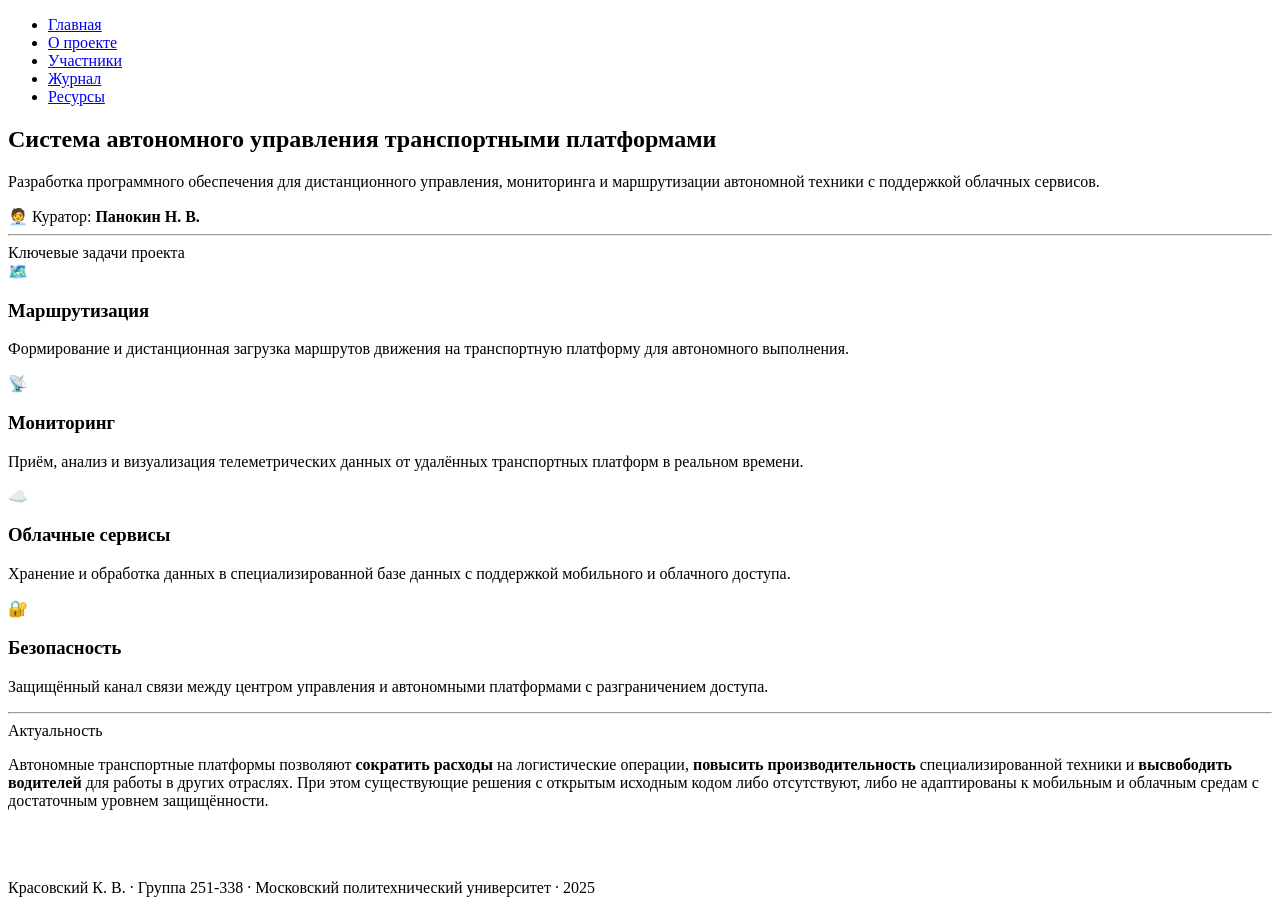
==== site/index.html @ ef6ec6aa "Создание начальной старницы и структуры сайта" ====
<!DOCTYPE html>
<html lang="ru">
<head>
  <meta charset="UTF-8">
  <meta name="viewport" content="width=device-width, initial-scale=1.0">
  <title>Автономные транспортные платформы — Проектная практика</title>
  <link rel="stylesheet" href="css/style.css">
</head>
<body>

<nav>
  <ul class="nav-links">
    <li><a href="index.html" class="active">Главная</a></li>
    <li><a href="about.html">О проекте</a></li>
    <li><a href="team.html">Участники</a></li>
    <li><a href="journal.html">Журнал</a></li>
    <li><a href="resources.html">Ресурсы</a></li>
  </ul>
</nav>

<section class="hero">
  <h1>Система автономного управления транспортными платформами</h1>
  <p>
    Разработка программного обеспечения для дистанционного управления, мониторинга
    и маршрутизации автономной техники с поддержкой облачных сервисов.
  </p>
  <div class="hero-meta">
    <div class="meta-tag">🧑‍💼 Куратор: <strong>Панокин Н. В.</strong></div>
  </div>
</section>

<hr class="divider">

<section class="section">
  <div class="section-title">Ключевые задачи проекта</div>
  <div class="cards">
    <div class="card">
      <div class="card-icon">🗺️</div>
      <h3>Маршрутизация</h3>
      <p>Формирование и дистанционная загрузка маршрутов движения на транспортную платформу для автономного выполнения.</p>
    </div>
    <div class="card">
      <div class="card-icon">📡</div>
      <h3>Мониторинг</h3>
      <p>Приём, анализ и визуализация телеметрических данных от удалённых транспортных платформ в реальном времени.</p>
    </div>
    <div class="card">
      <div class="card-icon">☁️</div>
      <h3>Облачные сервисы</h3>
      <p>Хранение и обработка данных в специализированной базе данных с поддержкой мобильного и облачного доступа.</p>
    </div>
    <div class="card">
      <div class="card-icon">🔐</div>
      <h3>Безопасность</h3>
      <p>Защищённый канал связи между центром управления и автономными платформами с разграничением доступа.</p>
    </div>
  </div>
</section>

<hr class="divider">

<section class="section">
  <div class="section-title">Актуальность</div>
  <div class="about-block">
    <p>
      Автономные транспортные платформы позволяют <strong>сократить расходы</strong> на логистические операции,
      <strong>повысить производительность</strong> специализированной техники и <strong>высвободить водителей</strong>
      для работы в других отраслях. При этом существующие решения с открытым исходным кодом либо отсутствуют,
      либо не адаптированы к мобильным и облачным средам с достаточным уровнем защищённости.
    </p>
  </div>
  <div style="text-align:center; margin-top: 28px;">
    <a href="journal.html" style="display:inline-block; background: var(--accent); color: #fff; text-decoration:none;
      padding: 12px 28px; border-radius: 8px; font-weight: 600; font-size: 15px;">
      Читать журнал прогресса →
    </a>
  </div>
</section>

<footer>
  Красовский К. В. · Группа 251-338 · Московский политехнический университет · 2025
</footer>

</body>
</html>
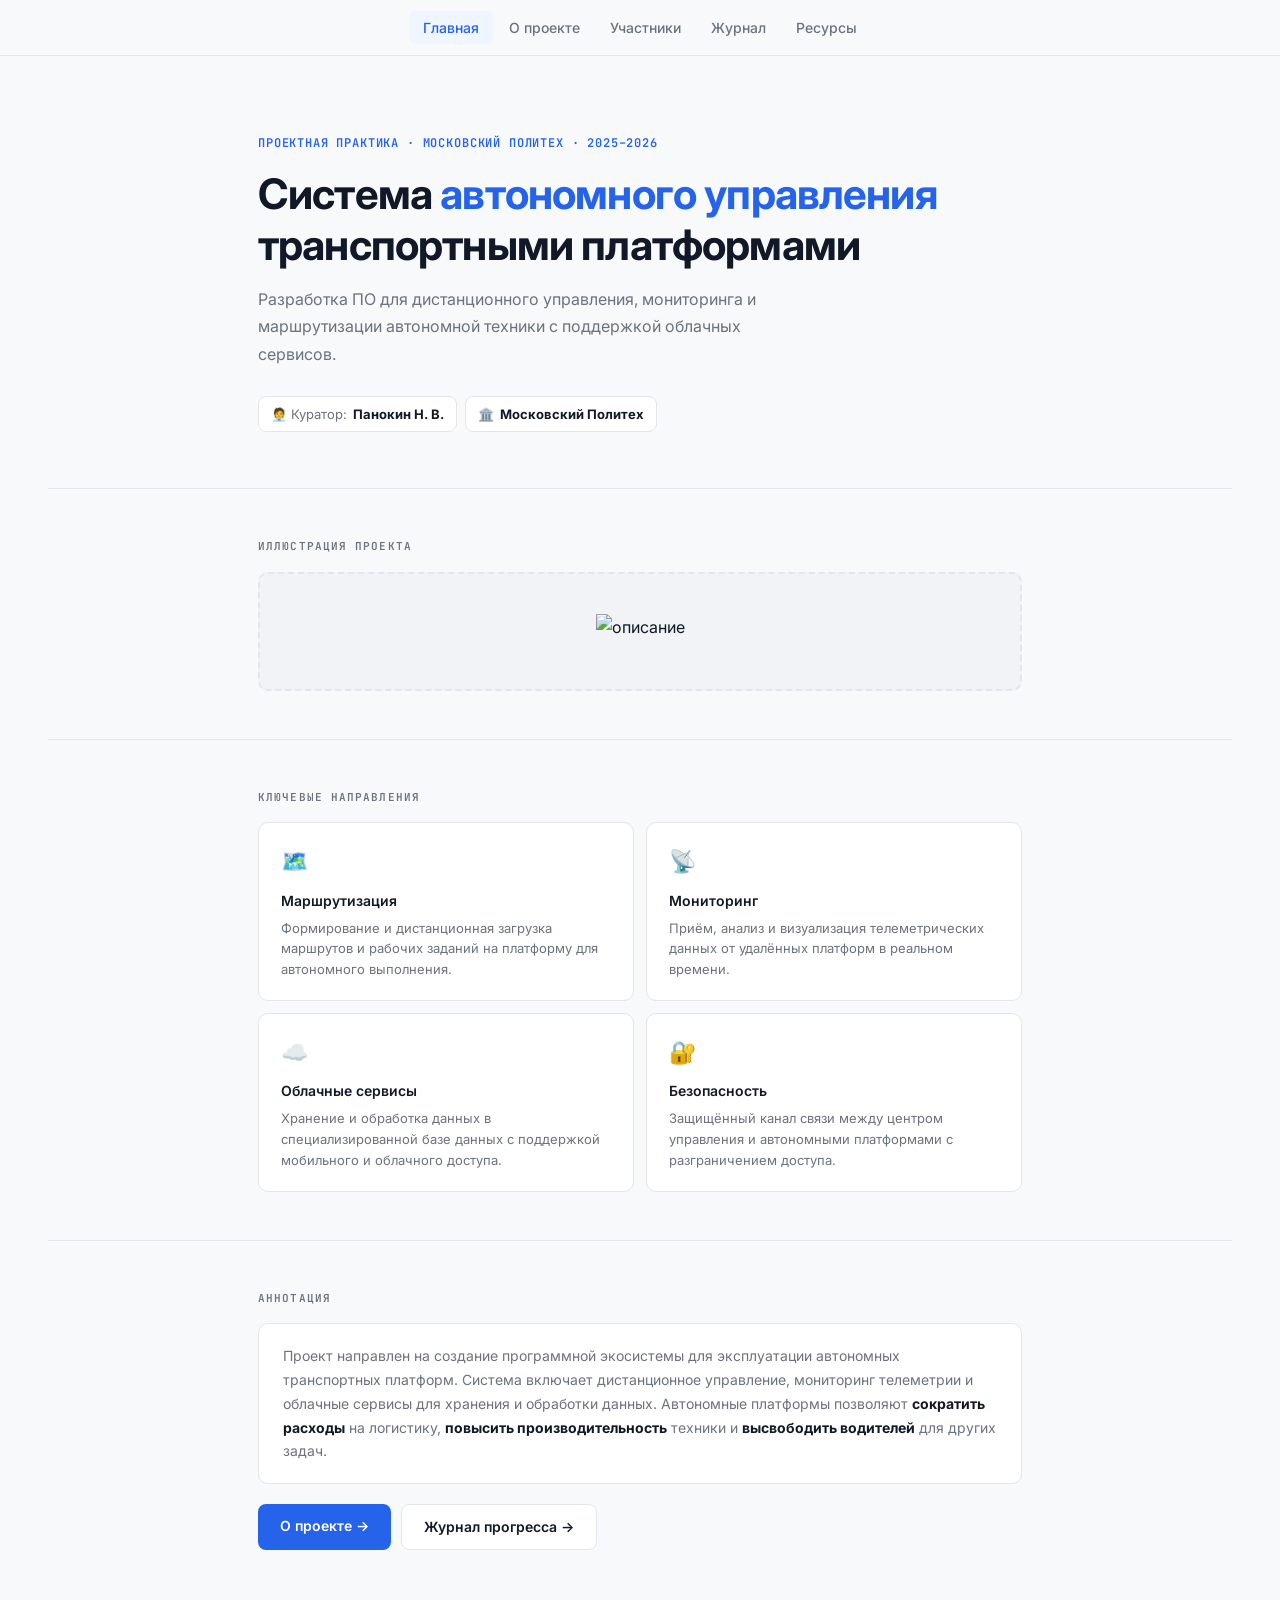
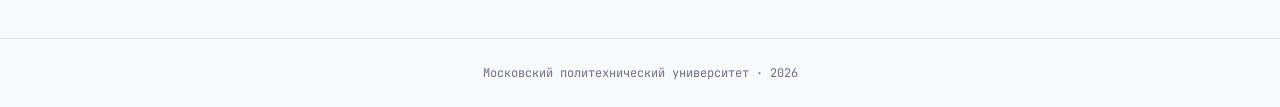
==== commit 0225f1fb: "Создание структуры отдельных страниц и главной. Измененение CSS" ====
--- a/site/index.html
+++ b/site/index.html
@@ -3,7 +3,7 @@
 <head>
   <meta charset="UTF-8">
   <meta name="viewport" content="width=device-width, initial-scale=1.0">
-  <title>Автономные транспортные платформы — Проектная практика</title>
+  <title>Проектная практика</title>
   <link rel="stylesheet" href="css/style.css">
 </head>
 <body>
@@ -19,30 +19,40 @@
 </nav>
 
 <section class="hero">
-  <h1>Система автономного управления транспортными платформами</h1>
-  <p>
-    Разработка программного обеспечения для дистанционного управления, мониторинга
-    и маршрутизации автономной техники с поддержкой облачных сервисов.
-  </p>
+  <div class="hero-badge">Проектная практика · Московский Политех · 2025–2026</div>
+  <h1>Система <span>автономного управления</span> транспортными платформами</h1>
+  <p>Разработка ПО для дистанционного управления, мониторинга и маршрутизации автономной техники с поддержкой облачных сервисов.</p>
   <div class="hero-meta">
     <div class="meta-tag">🧑‍💼 Куратор: <strong>Панокин Н. В.</strong></div>
+    <div class="meta-tag">🏛️ <strong>Московский Политех</strong></div>
   </div>
 </section>
 
 <hr class="divider">
 
 <section class="section">
-  <div class="section-title">Ключевые задачи проекта</div>
+  <div class="section-title">Иллюстрация проекта</div>
+  <div class="photo-placeholder">
+    <div class="photo-placeholder-inner">
+      <img src="images/фото.jpg" alt="описание"></p>
+    </div>
+  </div>
+</section>
+
+<hr class="divider">
+
+<section class="section">
+  <div class="section-title">Ключевые направления</div>
   <div class="cards">
     <div class="card">
       <div class="card-icon">🗺️</div>
       <h3>Маршрутизация</h3>
-      <p>Формирование и дистанционная загрузка маршрутов движения на транспортную платформу для автономного выполнения.</p>
+      <p>Формирование и дистанционная загрузка маршрутов и рабочих заданий на платформу для автономного выполнения.</p>
     </div>
     <div class="card">
       <div class="card-icon">📡</div>
       <h3>Мониторинг</h3>
-      <p>Приём, анализ и визуализация телеметрических данных от удалённых транспортных платформ в реальном времени.</p>
+      <p>Приём, анализ и визуализация телеметрических данных от удалённых платформ в реальном времени.</p>
     </div>
     <div class="card">
       <div class="card-icon">☁️</div>
@@ -60,26 +70,21 @@
 <hr class="divider">
 
 <section class="section">
-  <div class="section-title">Актуальность</div>
+  <div class="section-title">Аннотация</div>
   <div class="about-block">
-    <p>
-      Автономные транспортные платформы позволяют <strong>сократить расходы</strong> на логистические операции,
-      <strong>повысить производительность</strong> специализированной техники и <strong>высвободить водителей</strong>
-      для работы в других отраслях. При этом существующие решения с открытым исходным кодом либо отсутствуют,
-      либо не адаптированы к мобильным и облачным средам с достаточным уровнем защищённости.
-    </p>
+    <p>Проект направлен на создание программной экосистемы для эксплуатации автономных транспортных платформ.
+    Система включает дистанционное управление, мониторинг телеметрии и облачные сервисы для хранения и обработки данных.
+    Автономные платформы позволяют <strong style="color:var(--text)">сократить расходы</strong> на логистику,
+    <strong style="color:var(--text)">повысить производительность</strong> техники и
+    <strong style="color:var(--text)">высвободить водителей</strong> для других задач.</p>
   </div>
-  <div style="text-align:center; margin-top: 28px;">
-    <a href="journal.html" style="display:inline-block; background: var(--accent); color: #fff; text-decoration:none;
-      padding: 12px 28px; border-radius: 8px; font-weight: 600; font-size: 15px;">
-      Читать журнал прогресса →
-    </a>
+  <div style="margin-top: 20px; display:flex; gap:10px; flex-wrap:wrap;">
+    <a href="about.html" class="btn">О проекте →</a>
+    <a href="journal.html" class="btn btn-secondary">Журнал прогресса →</a>
   </div>
 </section>
 
-<footer>
-  Красовский К. В. · Группа 251-338 · Московский политехнический университет · 2025
-</footer>
+<footer>Московский политехнический университет · 2026</footer>
 
 </body>
 </html>
--- a/site/css/style.css
+++ b/site/css/style.css
@@ -0,0 +1,226 @@
+@import url('https://fonts.googleapis.com/css2?family=Inter:wght@300;400;500;600;700&family=JetBrains+Mono:wght@400;500&display=swap');
+
+*, *::before, *::after { margin: 0; padding: 0; box-sizing: border-box; }
+
+:root {
+  --bg:      #f8f9fb;
+  --bg2:     #ffffff;
+  --bg3:     #f1f3f7;
+  --border:  #e2e6ed;
+  --accent:  #2563eb;
+  --accent2: #0891b2;
+  --text:    #111827;
+  --muted:   #6b7280;
+  --radius:  10px;
+}
+
+body {
+  font-family: 'Inter', sans-serif;
+  background: var(--bg);
+  color: var(--text);
+  line-height: 1.7;
+}
+
+/* NAV */
+nav {
+  position: sticky; top: 0; z-index: 100;
+  display: flex; align-items: center; gap: 4px;
+  padding: 0 48px; height: 56px;
+  justify-content: center;
+  background: rgba(248,249,251,0.9);
+  backdrop-filter: blur(12px);
+  border-bottom: 1px solid var(--border);
+}
+.nav-logo {
+  font-family: 'JetBrains Mono', monospace;
+  font-size: 13px; font-weight: 700;
+  color: var(--accent); text-decoration: none;
+  letter-spacing: 0.08em; text-transform: uppercase;
+  margin-right: 16px;
+}
+.nav-links { display: flex; list-style: none; gap: 2px; }
+.nav-links a {
+  display: block; padding: 5px 14px; border-radius: 6px;
+  font-size: 14px; font-weight: 500; color: var(--muted);
+  text-decoration: none; transition: color .15s, background .15s;
+}
+.nav-links a:hover { color: var(--text); background: var(--bg3); }
+.nav-links a.active { color: var(--accent); background: #eff6ff; }
+
+/* HERO */
+.hero { padding: 72px 48px 56px; max-width: 860px; margin: 0 auto; }
+.hero-badge {
+  display: inline-block; font-size: 12px; font-weight: 600;
+  letter-spacing: 0.07em; text-transform: uppercase;
+  color: var(--accent); margin-bottom: 16px;
+  font-family: 'JetBrains Mono', monospace;
+}
+.hero h1 {
+  font-size: clamp(26px, 4vw, 42px); font-weight: 700;
+  line-height: 1.2; margin-bottom: 16px; letter-spacing: -0.02em; color: var(--text);
+}
+.hero h1 span { color: var(--accent); }
+.hero p { font-size: 16px; color: var(--muted); max-width: 560px; margin-bottom: 28px; }
+.hero-meta { display: flex; flex-wrap: wrap; gap: 8px; }
+.meta-tag {
+  display: flex; align-items: center; gap: 6px;
+  padding: 6px 12px; background: var(--bg2);
+  border: 1px solid var(--border); border-radius: 8px;
+  font-size: 13px; color: var(--muted);
+}
+.meta-tag strong { color: var(--text); }
+
+/* SECTION */
+.section { padding: 48px; max-width: 860px; margin: 0 auto; }
+.section-title {
+  font-size: 11px; font-weight: 600; letter-spacing: 0.1em;
+  text-transform: uppercase; color: var(--muted);
+  font-family: 'JetBrains Mono', monospace; margin-bottom: 16px;
+}
+.divider { border: none; border-top: 1px solid var(--border); margin: 0 48px; }
+
+/* PHOTO PLACEHOLDER */
+.photo-placeholder {
+  border: 2px dashed var(--border); border-radius: var(--radius);
+  background: var(--bg3);
+}
+.photo-placeholder-inner {
+  display: flex; flex-direction: column;
+  align-items: center; justify-content: center;
+  gap: 8px; padding: 40px 24px; text-align: center;
+}
+.photo-icon { font-size: 36px; }
+.photo-placeholder-inner strong { font-size: 14px; color: var(--text); }
+.photo-placeholder-inner p { font-size: 13px; color: var(--muted); line-height: 1.6; }
+.photo-placeholder-inner code {
+  font-family: 'JetBrains Mono', monospace;
+  background: var(--bg2); padding: 1px 6px;
+  border-radius: 4px; font-size: 12px; color: var(--accent2);
+  border: 1px solid var(--border);
+}
+
+/* CARDS */
+.cards { display: grid; grid-template-columns: repeat(2, 1fr); gap: 12px; }
+.card {
+  background: var(--bg2); border: 1px solid var(--border);
+  border-radius: var(--radius); padding: 20px 22px;
+  transition: box-shadow .2s, border-color .2s;
+}
+.card:hover { border-color: #bfdbfe; box-shadow: 0 2px 12px rgba(37,99,235,0.08); }
+.card-icon { font-size: 22px; margin-bottom: 8px; }
+.card h3 { font-size: 14px; font-weight: 600; margin-bottom: 5px; }
+.card p { font-size: 13px; color: var(--muted); line-height: 1.6; }
+
+/* ABOUT BLOCK */
+.about-block {
+  background: var(--bg2); border: 1px solid var(--border);
+  border-radius: var(--radius); padding: 20px 24px; margin-bottom: 12px;
+}
+.about-block h3 {
+  font-size: 11px; font-weight: 600; letter-spacing: 0.08em;
+  text-transform: uppercase; color: var(--accent);
+  font-family: 'JetBrains Mono', monospace; margin-bottom: 10px;
+}
+.about-block p, .about-block li { font-size: 14px; color: var(--muted); line-height: 1.7; }
+.about-block ul { padding-left: 18px; }
+.about-block li { margin-bottom: 4px; }
+
+/* ARCH */
+.arch {
+  background: var(--bg2); border: 1px solid var(--border);
+  border-radius: var(--radius); padding: 24px 28px; margin-top: 12px;
+}
+.arch-row {
+  display: flex; align-items: center; justify-content: center;
+  gap: 14px; white-space: nowrap;
+  
+}
+.arch-box {
+  background: var(--bg3); border: 1px solid var(--border);
+  border-radius: 8px; padding: 10px 18px;
+  font-size: 13px; font-weight: 600;
+  font-family: 'JetBrains Mono', monospace;
+  color: var(--text); white-space: nowrap; flex-shrink: 0;
+}
+.arch-arrow { color: var(--accent); font-size: 16px; flex-shrink: 0; }
+.arch-note {
+  text-align: center; margin-top: 14px;
+  font-size: 12px; color: var(--muted);
+  font-family: 'JetBrains Mono', monospace;
+}
+
+/* JOURNAL */
+.journal-list { display: flex; flex-direction: column; gap: 16px; }
+.journal-entry {
+  background: var(--bg2); border: 1px solid var(--border);
+  border-left: 3px solid var(--accent); border-radius: var(--radius);
+  padding: 20px 24px;
+}
+.entry-date {
+  font-size: 11px; font-family: 'JetBrains Mono', monospace;
+  color: var(--muted); margin-bottom: 6px;
+}
+.entry-title { font-size: 17px; font-weight: 600; margin-bottom: 8px; }
+.entry-body { font-size: 14px; color: var(--muted); line-height: 1.7; }
+.entry-tags { display: flex; flex-wrap: wrap; gap: 6px; margin-top: 12px; }
+.tag {
+  font-size: 11px; padding: 3px 10px; border-radius: 20px;
+  background: #eff6ff; color: var(--accent);
+  border: 1px solid #bfdbfe;
+  font-family: 'JetBrains Mono', monospace;
+}
+
+/* TEAM */
+.member-card {
+  background: var(--bg2); border: 1px solid var(--border);
+  border-left: 3px solid var(--accent); border-radius: var(--radius);
+  padding: 20px 24px; margin-bottom: 12px;
+}
+.member-name { font-size: 16px; font-weight: 600; margin-bottom: 2px; }
+.member-role { font-size: 12px; color: var(--accent); margin-bottom: 14px; font-family: 'JetBrains Mono', monospace; }
+.contrib-list { padding-left: 18px; }
+.contrib-list li { font-size: 14px; color: var(--muted); margin-bottom: 5px; line-height: 1.6; }
+
+.member-slot {
+  background: var(--bg3); border: 1px dashed var(--border);
+  border-radius: var(--radius); padding: 20px 24px; margin-bottom: 12px;
+  display: flex; align-items: center; gap: 14px;
+  color: var(--muted); font-size: 14px;
+}
+.member-slot-icon { font-size: 26px; }
+
+/* RESOURCES */
+.resource-slot {
+  background: var(--bg3); border: 2px dashed var(--border);
+  border-radius: var(--radius); padding: 28px; text-align: center;
+  color: var(--muted); font-size: 14px; margin-bottom: 12px;
+}
+.resource-slot strong { color: var(--text); display: block; margin-bottom: 6px; font-size: 14px; }
+
+/* BTN */
+.btn {
+  display: inline-block; background: var(--accent); color: #fff;
+  text-decoration: none; padding: 10px 22px; border-radius: 8px;
+  font-weight: 600; font-size: 14px; transition: background .15s;
+}
+.btn:hover { background: #1d4ed8; }
+.btn-secondary {
+  background: var(--bg2); color: var(--text);
+  border: 1px solid var(--border);
+}
+.btn-secondary:hover { background: var(--bg3); }
+
+/* FOOTER */
+footer {
+  text-align: center; padding: 24px 48px;
+  color: var(--muted); font-size: 12px;
+  font-family: 'JetBrains Mono', monospace;
+  border-top: 1px solid var(--border); margin-top: 40px;
+}
+
+@media (max-width: 640px) {
+  nav { padding: 0 16px; }
+  .hero, .section { padding-left: 16px; padding-right: 16px; }
+  .divider { margin: 0 16px; }
+  .cards { grid-template-columns: 1fr; }
+}
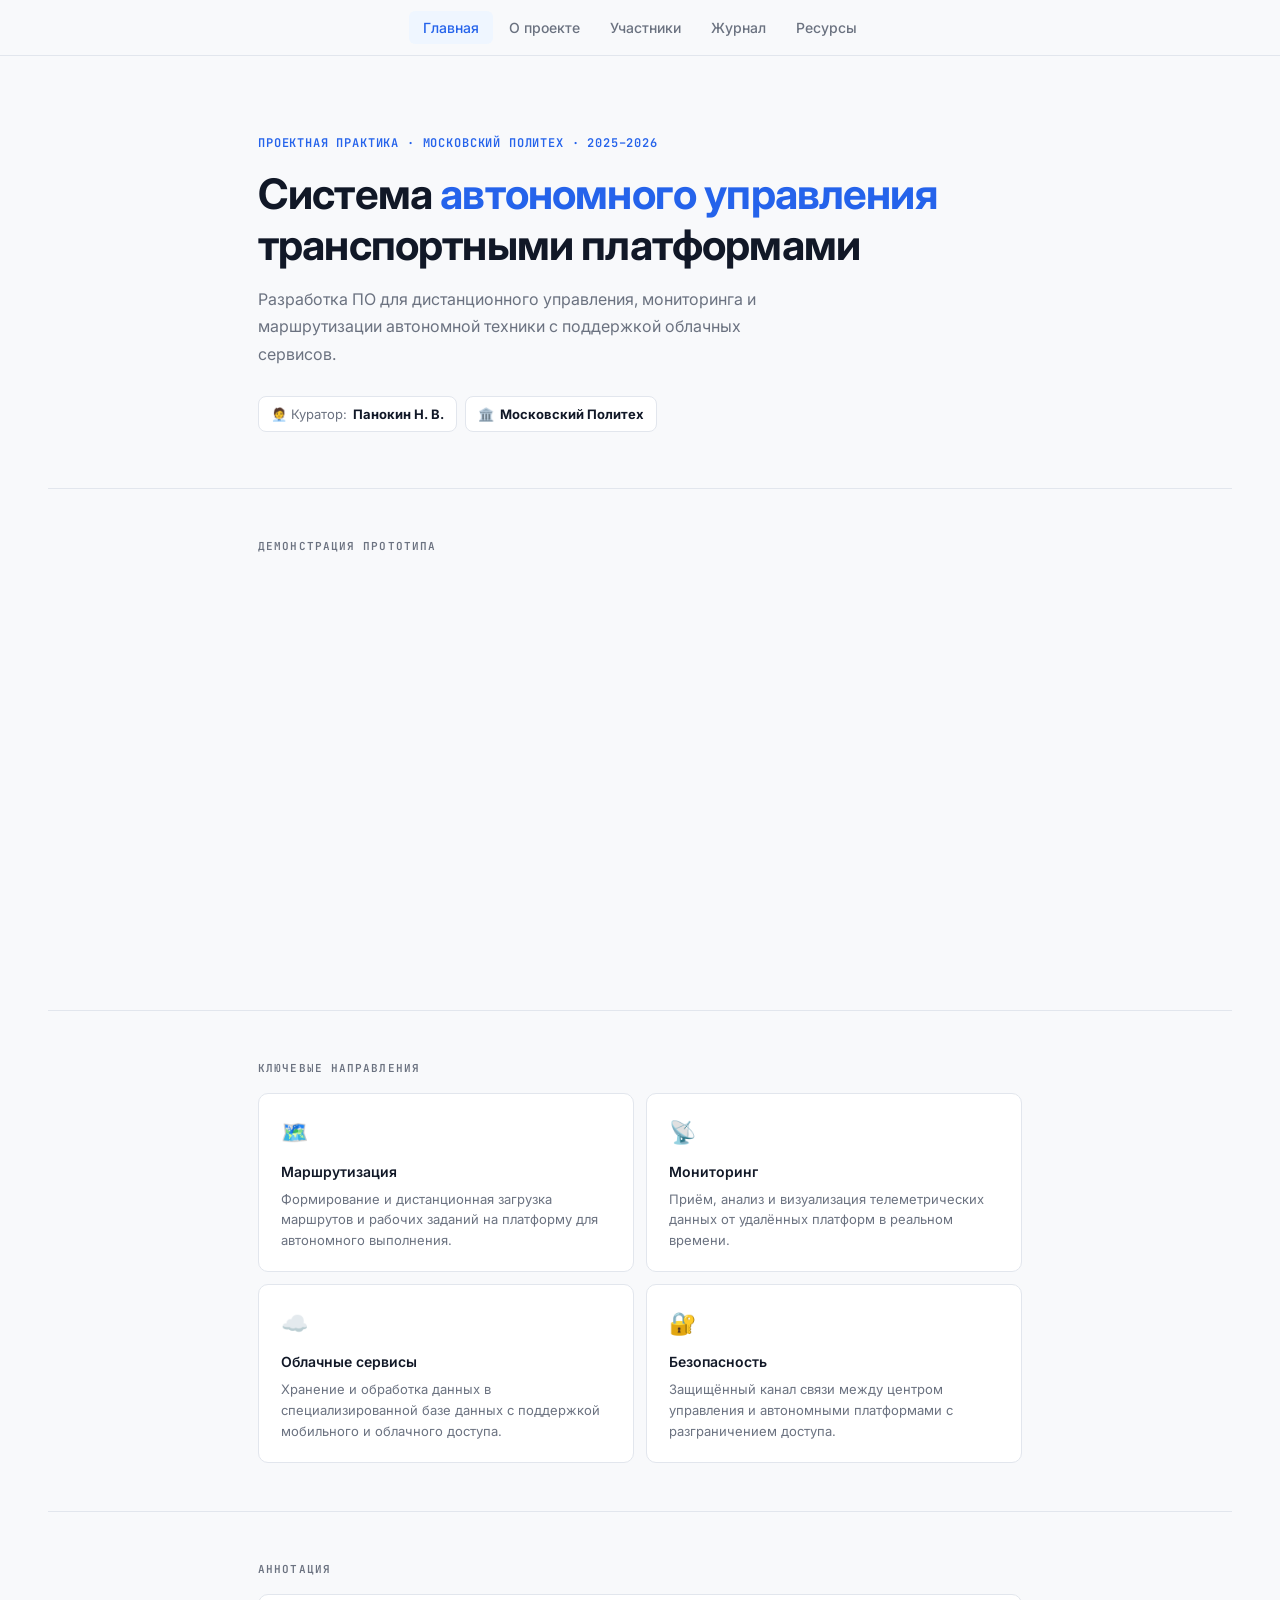
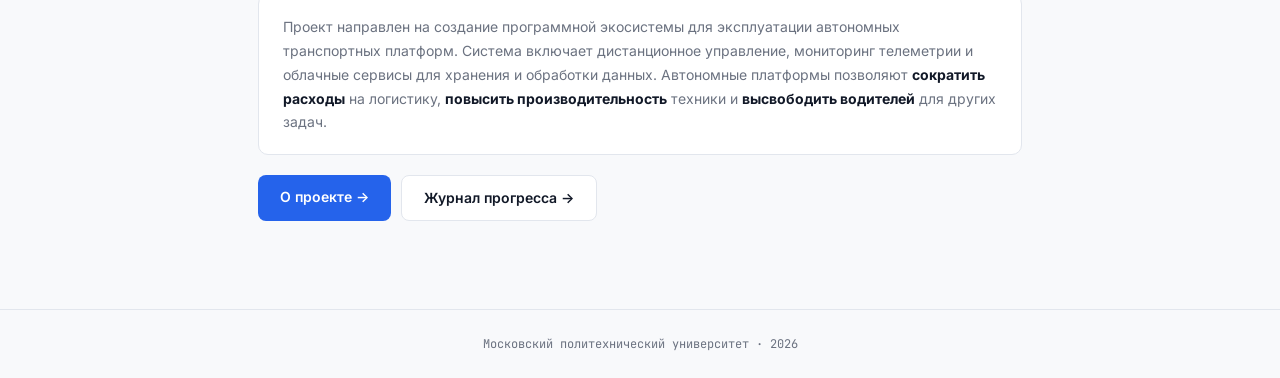
==== commit 04f45168: "Добавлены новости проекта, демонстрация проекта, вклад участникови другие изображения" ====
--- a/site/index.html
+++ b/site/index.html
@@ -29,14 +29,10 @@
 </section>
 
 <hr class="divider">
-
-<section class="section">
-  <div class="section-title">Иллюстрация проекта</div>
-  <div class="photo-placeholder">
-    <div class="photo-placeholder-inner">
-      <img src="images/фото.jpg" alt="описание"></p>
-    </div>
-  </div>
+<div class="section" style="max-width:860px; margin:0 auto; padding:48px;">
+  <div class="section-title">Демонстрация прототипа</div>
+  <video src="images/demo.mp4" autoplay loop muted style="width:100%; border-radius:8px;"></video>
+</div>
 </section>
 
 <hr class="divider">
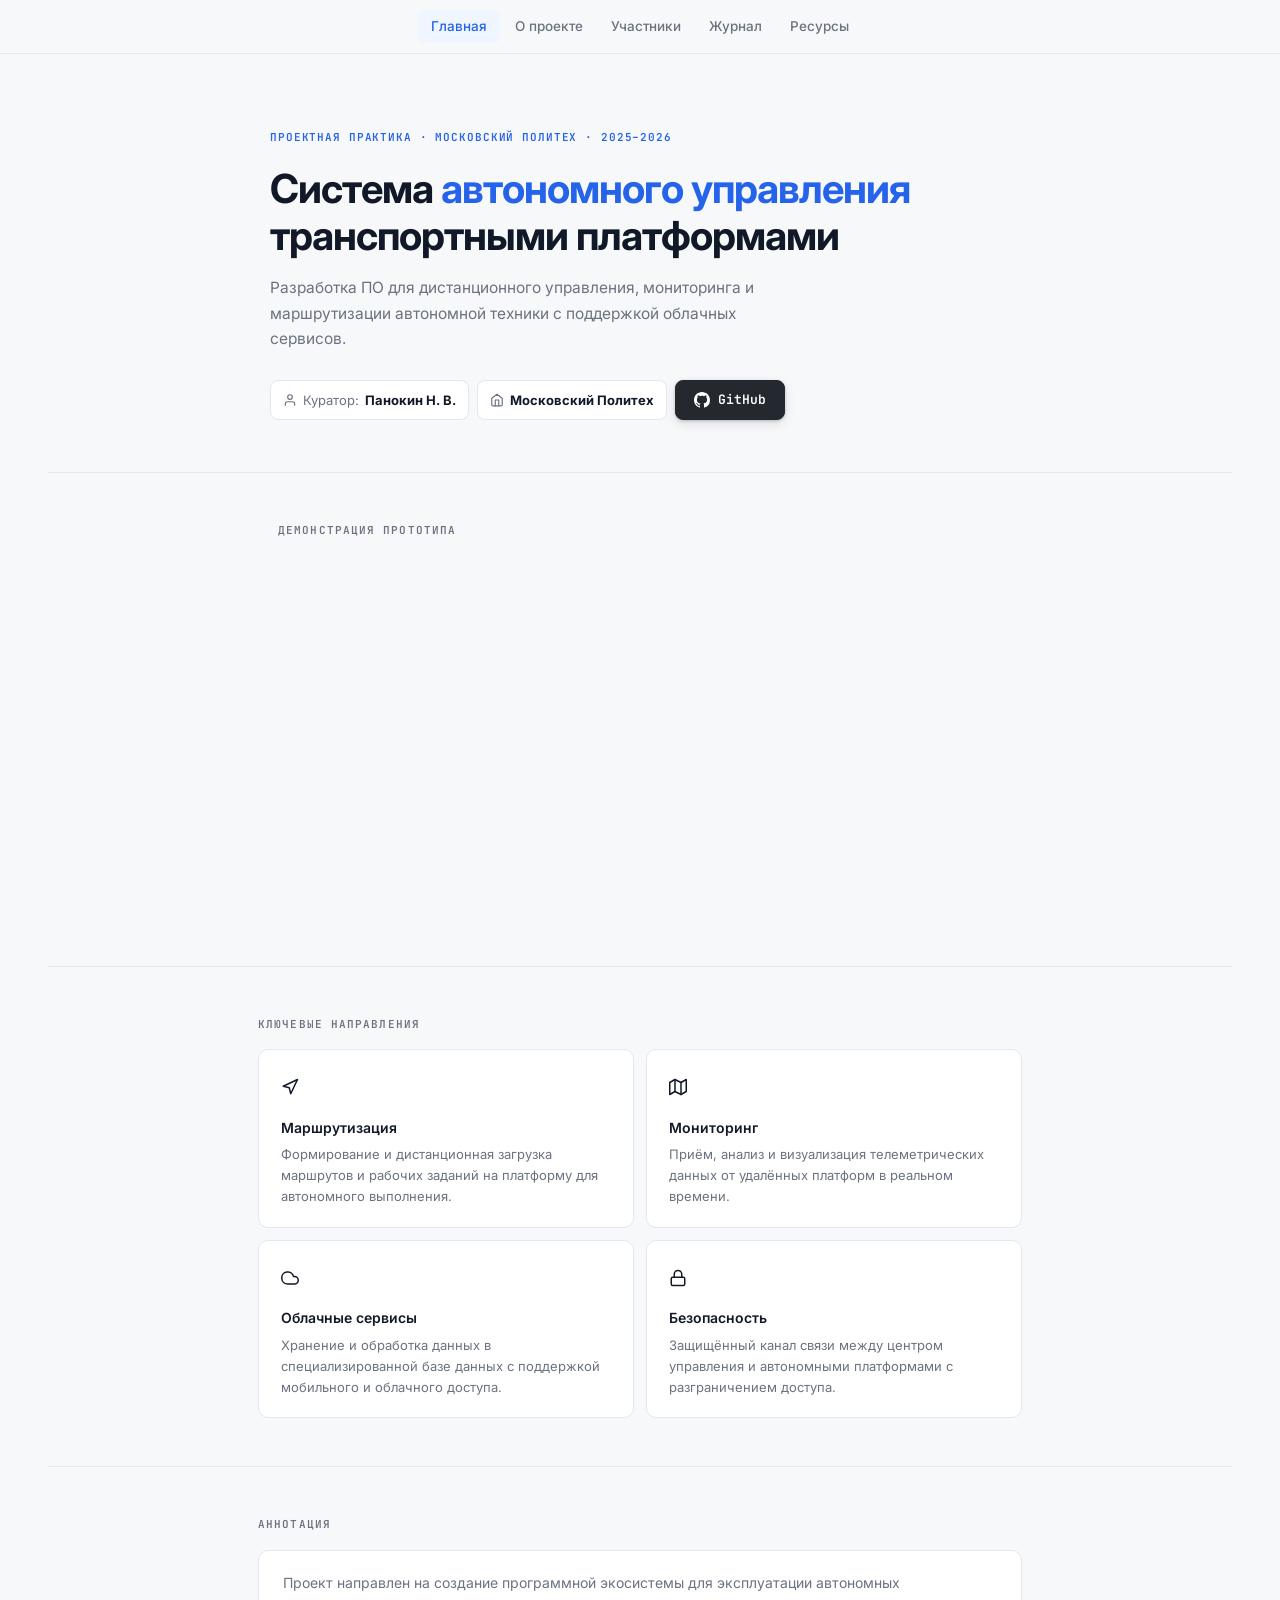
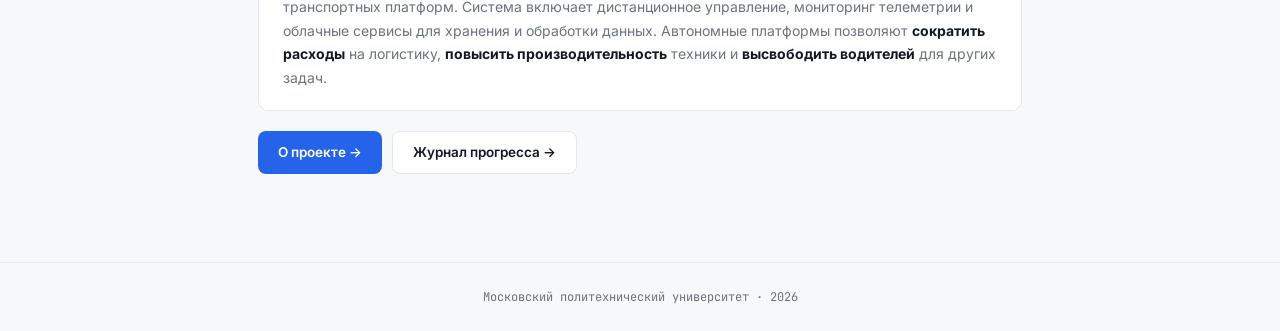
==== commit 3b2580b6: "Добавлена ссылка на гитхаб на главной странице. Изменены иконки на формат .svg. Добавлены ресурсы на" ====
--- a/site/index.html
+++ b/site/index.html
@@ -23,17 +23,27 @@
   <h1>Система <span>автономного управления</span> транспортными платформами</h1>
   <p>Разработка ПО для дистанционного управления, мониторинга и маршрутизации автономной техники с поддержкой облачных сервисов.</p>
   <div class="hero-meta">
-    <div class="meta-tag">🧑‍💼 Куратор: <strong>Панокин Н. В.</strong></div>
-    <div class="meta-tag">🏛️ <strong>Московский Политех</strong></div>
+    <div class="meta-tag">
+      <svg xmlns="http://www.w3.org/2000/svg" width="14" height="14" viewBox="0 0 24 24" fill="none" stroke="currentColor" stroke-width="2" stroke-linecap="round" stroke-linejoin="round"><path d="M20 21v-2a4 4 0 0 0-4-4H8a4 4 0 0 0-4 4v2"/><circle cx="12" cy="7" r="4"/></svg>
+      Куратор: <strong>Панокин Н. В.</strong>
+    </div>
+    <div class="meta-tag">
+      <svg xmlns="http://www.w3.org/2000/svg" width="14" height="14" viewBox="0 0 24 24" fill="none" stroke="currentColor" stroke-width="2" stroke-linecap="round" stroke-linejoin="round"><path d="M3 9l9-7 9 7v11a2 2 0 0 1-2 2H5a2 2 0 0 1-2-2z"/><polyline points="9 22 9 12 15 12 15 22"/></svg>
+      <strong>Московский Политех</strong>
+    </div>
+    <a href="https://github.com/1NFERR/webrtc-mospolytech" target="_blank" class="github-link">
+      <svg xmlns="http://www.w3.org/2000/svg" width="16" height="16" viewBox="0 0 24 24" fill="currentColor"><path d="M12 0C5.37 0 0 5.37 0 12c0 5.31 3.435 9.795 8.205 11.385.6.105.825-.255.825-.57 0-.285-.015-1.23-.015-2.235-3.015.555-3.795-.735-4.035-1.41-.135-.345-.72-1.41-1.23-1.695-.42-.225-1.02-.78-.015-.795.945-.015 1.62.87 1.845 1.23 1.08 1.815 2.805 1.305 3.495.99.105-.78.42-1.305.765-1.605-2.67-.3-5.46-1.335-5.46-5.925 0-1.305.465-2.385 1.23-3.225-.12-.3-.54-1.53.12-3.18 0 0 1.005-.315 3.3 1.23.96-.27 1.98-.405 3-.405s2.04.135 3 .405c2.295-1.56 3.3-1.23 3.3-1.23.66 1.65.24 2.88.12 3.18.765.84 1.23 1.905 1.23 3.225 0 4.605-2.805 5.625-5.475 5.925.435.375.81 1.095.81 2.22 0 1.605-.015 2.895-.015 3.3 0 .315.225.69.825.57A12.02 12.02 0 0 0 24 12c0-6.63-5.37-12-12-12z"/></svg>
+      GitHub
+    </a>
   </div>
 </section>
 
 <hr class="divider">
-<div class="section" style="max-width:860px; margin:0 auto; padding:48px;">
+
+<div class="section" style="max-width:820px; margin:0 auto;">
   <div class="section-title">Демонстрация прототипа</div>
-  <video src="images/demo.mp4" autoplay loop muted style="width:100%; border-radius:8px;"></video>
+  <video src="images/demo.mp4" autoplay loop muted style="width:100%; border-radius:10px; display:block;"></video>
 </div>
-</section>
 
 <hr class="divider">
 
@@ -41,22 +51,30 @@
   <div class="section-title">Ключевые направления</div>
   <div class="cards">
     <div class="card">
-      <div class="card-icon">🗺️</div>
+      <div class="card-icon">
+        <svg xmlns="http://www.w3.org/2000/svg" width="18" height="18" viewBox="0 0 24 24" fill="none" stroke="currentColor" stroke-width="2" stroke-linecap="round" stroke-linejoin="round"><polygon points="3 11 22 2 13 21 11 13 3 11"/></svg>
+      </div>
       <h3>Маршрутизация</h3>
       <p>Формирование и дистанционная загрузка маршрутов и рабочих заданий на платформу для автономного выполнения.</p>
     </div>
     <div class="card">
-      <div class="card-icon">📡</div>
+      <div class="card-icon">
+        <svg xmlns="http://www.w3.org/2000/svg" width="18" height="18" viewBox="0 0 24 24" fill="none" stroke="currentColor" stroke-width="2" stroke-linecap="round" stroke-linejoin="round"><path d="M1 6v16l7-4 8 4 7-4V2l-7 4-8-4-7 4z"/><path d="M8 2v16M16 6v16"/></svg>
+      </div>
       <h3>Мониторинг</h3>
       <p>Приём, анализ и визуализация телеметрических данных от удалённых платформ в реальном времени.</p>
     </div>
     <div class="card">
-      <div class="card-icon">☁️</div>
+      <div class="card-icon">
+        <svg xmlns="http://www.w3.org/2000/svg" width="18" height="18" viewBox="0 0 24 24" fill="none" stroke="currentColor" stroke-width="2" stroke-linecap="round" stroke-linejoin="round"><path d="M18 10h-1.26A8 8 0 1 0 9 20h9a5 5 0 0 0 0-10z"/></svg>
+      </div>
       <h3>Облачные сервисы</h3>
       <p>Хранение и обработка данных в специализированной базе данных с поддержкой мобильного и облачного доступа.</p>
     </div>
     <div class="card">
-      <div class="card-icon">🔐</div>
+      <div class="card-icon">
+        <svg xmlns="http://www.w3.org/2000/svg" width="18" height="18" viewBox="0 0 24 24" fill="none" stroke="currentColor" stroke-width="2" stroke-linecap="round" stroke-linejoin="round"><rect x="3" y="11" width="18" height="11" rx="2" ry="2"/><path d="M7 11V7a5 5 0 0 1 10 0v4"/></svg>
+      </div>
       <h3>Безопасность</h3>
       <p>Защищённый канал связи между центром управления и автономными платформами с разграничением доступа.</p>
     </div>
@@ -80,6 +98,7 @@
   </div>
 </section>
 
+
 <footer>Московский политехнический университет · 2026</footer>
 
 </body>
--- a/site/css/style.css
+++ b/site/css/style.css
@@ -3,15 +3,19 @@
 *, *::before, *::after { margin: 0; padding: 0; box-sizing: border-box; }
 
 :root {
-  --bg:      #f8f9fb;
+  --bg:      #f7f8fa;
   --bg2:     #ffffff;
-  --bg3:     #f1f3f7;
-  --border:  #e2e6ed;
+  --bg3:     #f0f2f6;
+  --border:  #e3e7ef;
   --accent:  #2563eb;
   --accent2: #0891b2;
+  --accent-bg: #eff6ff;
+  --accent-border: #bfdbfe;
   --text:    #111827;
   --muted:   #6b7280;
+  --muted2:  #9ca3af;
   --radius:  10px;
+  --shadow:  0 1px 4px rgba(0,0,0,0.06), 0 4px 16px rgba(0,0,0,0.04);
 }
 
 body {
@@ -24,47 +28,47 @@
 /* NAV */
 nav {
   position: sticky; top: 0; z-index: 100;
-  display: flex; align-items: center; gap: 4px;
-  padding: 0 48px; height: 56px;
+  display: flex; align-items: center;
+  padding: 0 40px; height: 54px;
   justify-content: center;
-  background: rgba(248,249,251,0.9);
-  backdrop-filter: blur(12px);
+  background: rgba(247,248,250,0.92);
+  backdrop-filter: blur(14px);
   border-bottom: 1px solid var(--border);
 }
-.nav-logo {
-  font-family: 'JetBrains Mono', monospace;
-  font-size: 13px; font-weight: 700;
+.nav-brand {
+  font-family: 'JetBrains Mono', monospace;
+  font-size: 12px; font-weight: 700;
   color: var(--accent); text-decoration: none;
   letter-spacing: 0.08em; text-transform: uppercase;
-  margin-right: 16px;
+  flex-shrink: 0;
 }
 .nav-links { display: flex; list-style: none; gap: 2px; }
 .nav-links a {
-  display: block; padding: 5px 14px; border-radius: 6px;
-  font-size: 14px; font-weight: 500; color: var(--muted);
+  display: block; padding: 5px 13px; border-radius: 6px;
+  font-size: 13.5px; font-weight: 500; color: var(--muted);
   text-decoration: none; transition: color .15s, background .15s;
 }
 .nav-links a:hover { color: var(--text); background: var(--bg3); }
-.nav-links a.active { color: var(--accent); background: #eff6ff; }
+.nav-links a.active { color: var(--accent); background: var(--accent-bg); }
 
 /* HERO */
-.hero { padding: 72px 48px 56px; max-width: 860px; margin: 0 auto; }
+.hero { padding: 68px 40px 52px; max-width: 820px; margin: 0 auto; }
 .hero-badge {
-  display: inline-block; font-size: 12px; font-weight: 600;
-  letter-spacing: 0.07em; text-transform: uppercase;
-  color: var(--accent); margin-bottom: 16px;
+  display: inline-block; font-size: 11px; font-weight: 600;
+  letter-spacing: 0.08em; text-transform: uppercase;
+  color: var(--accent); margin-bottom: 18px;
   font-family: 'JetBrains Mono', monospace;
 }
 .hero h1 {
-  font-size: clamp(26px, 4vw, 42px); font-weight: 700;
-  line-height: 1.2; margin-bottom: 16px; letter-spacing: -0.02em; color: var(--text);
+  font-size: clamp(24px, 4vw, 40px); font-weight: 700;
+  line-height: 1.18; margin-bottom: 16px; letter-spacing: -0.025em; color: var(--text);
 }
 .hero h1 span { color: var(--accent); }
-.hero p { font-size: 16px; color: var(--muted); max-width: 560px; margin-bottom: 28px; }
+.hero > p { font-size: 15.5px; color: var(--muted); max-width: 540px; margin-bottom: 28px; line-height: 1.65; }
 .hero-meta { display: flex; flex-wrap: wrap; gap: 8px; }
 .meta-tag {
   display: flex; align-items: center; gap: 6px;
-  padding: 6px 12px; background: var(--bg2);
+  padding: 5px 12px; background: var(--bg2);
   border: 1px solid var(--border); border-radius: 8px;
   font-size: 13px; color: var(--muted);
 }
@@ -80,10 +84,6 @@
 .divider { border: none; border-top: 1px solid var(--border); margin: 0 48px; }
 
 /* PHOTO PLACEHOLDER */
-.photo-placeholder {
-  border: 2px dashed var(--border); border-radius: var(--radius);
-  background: var(--bg3);
-}
 .photo-placeholder-inner {
   display: flex; flex-direction: column;
   align-items: center; justify-content: center;
@@ -94,9 +94,6 @@
 .photo-placeholder-inner p { font-size: 13px; color: var(--muted); line-height: 1.6; }
 .photo-placeholder-inner code {
   font-family: 'JetBrains Mono', monospace;
-  background: var(--bg2); padding: 1px 6px;
-  border-radius: 4px; font-size: 12px; color: var(--accent2);
-  border: 1px solid var(--border);
 }
 
 /* CARDS */
@@ -190,12 +187,46 @@
 .member-slot-icon { font-size: 26px; }
 
 /* RESOURCES */
-.resource-slot {
-  background: var(--bg3); border: 2px dashed var(--border);
-  border-radius: var(--radius); padding: 28px; text-align: center;
-  color: var(--muted); font-size: 14px; margin-bottom: 12px;
-}
-.resource-slot strong { color: var(--text); display: block; margin-bottom: 6px; font-size: 14px; }
+.resource-list { display: flex; flex-direction: column; gap: 10px; }
+.resource-card {
+  background: var(--bg2); border: 1px solid var(--border);
+  border-radius: var(--radius); padding: 16px 20px;
+  display: flex; align-items: flex-start; gap: 14px;
+  text-decoration: none; color: inherit;
+  transition: border-color .2s, box-shadow .2s, transform .15s;
+}
+.resource-card:hover {
+  border-color: var(--accent-border);
+  box-shadow: var(--shadow);
+  transform: translateY(-1px);
+}
+.resource-card-icon {
+  width: 36px; height: 36px; flex-shrink: 0;
+  background: var(--bg3); border: 1px solid var(--border);
+  border-radius: 9px; display: flex; align-items: center; justify-content: center;
+}
+.resource-card-icon svg { width: 18px; height: 18px; color: var(--muted); }
+/* Своя иконка: <img src="images/icon-webrtc.svg" alt="" width="20" height="20"> */
+.resource-card-body { flex: 1; min-width: 0; }
+.resource-card-title {
+  font-size: 14px; font-weight: 600; color: var(--text); margin-bottom: 3px;
+}
+.resource-card-desc { font-size: 13px; color: var(--muted); line-height: 1.55; }
+.resource-card-meta {
+  display: flex; align-items: center; gap: 6px;
+  font-size: 11px; font-family: 'JetBrains Mono', monospace;
+  color: var(--muted2); margin-top: 6px; flex-wrap: wrap;
+}
+.resource-tag {
+  padding: 2px 7px; background: var(--bg3);
+  border: 1px solid var(--border); border-radius: 4px;
+}
+.resource-arrow {
+  margin-left: auto; color: var(--muted2); flex-shrink: 0;
+  align-self: center; transition: transform .15s, color .15s;
+}
+.resource-card:hover .resource-arrow { transform: translateX(3px); color: var(--accent); }
+.resource-arrow svg { width: 16px; height: 16px; }
 
 /* BTN */
 .btn {
@@ -218,9 +249,45 @@
   border-top: 1px solid var(--border); margin-top: 40px;
 }
 
+.github-link {
+  display: inline-flex; align-items: center; gap: 8px;
+  padding: 8px 18px; background: #24292f;
+  border: 1px solid #24292f; border-radius: 8px;
+  font-size: 13px; font-weight: 600; color: #ffffff;
+  text-decoration: none; transition: background .15s, box-shadow .15s, transform .15s;
+  font-family: 'JetBrains Mono', monospace;
+  box-shadow: 0 1px 3px rgba(0,0,0,0.2), 0 4px 12px rgba(0,0,0,0.1);
+}
+.github-link:hover {
+  background: #1a1f24; box-shadow: 0 2px 8px rgba(0,0,0,0.25), 0 6px 20px rgba(0,0,0,0.12);
+  transform: translateY(-1px); color: #ffffff;
+}
+.github-link:active { transform: translateY(0); box-shadow: 0 1px 3px rgba(0,0,0,0.2); }
+.github-link svg { width: 16px; height: 16px; flex-shrink: 0; }
+
+/* BTN */
+.btn {
+  display: inline-flex; align-items: center; gap: 6px;
+  background: var(--accent); color: #fff;
+  text-decoration: none; padding: 9px 20px; border-radius: 8px;
+  font-weight: 600; font-size: 13.5px; transition: background .15s, transform .1s;
+}
+.btn:hover { background: #1d4ed8; transform: translateY(-1px); }
+.btn-secondary {
+  background: var(--bg2); color: var(--text);
+  border: 1px solid var(--border);
+}
+.btn-secondary:hover { background: var(--bg3); }
+
+/* RESPONSIVE */
 @media (max-width: 640px) {
-  nav { padding: 0 16px; }
+  nav { padding: 0 16px; gap: 8px; }
+  .nav-brand { display: none; }
   .hero, .section { padding-left: 16px; padding-right: 16px; }
   .divider { margin: 0 16px; }
   .cards { grid-template-columns: 1fr; }
-}
+  .resource-card { flex-direction: column; gap: 12px; }
+  .arch-row { flex-direction: column; gap: 8px; }
+  .arch-arrow { transform: rotate(90deg); }
+}
+
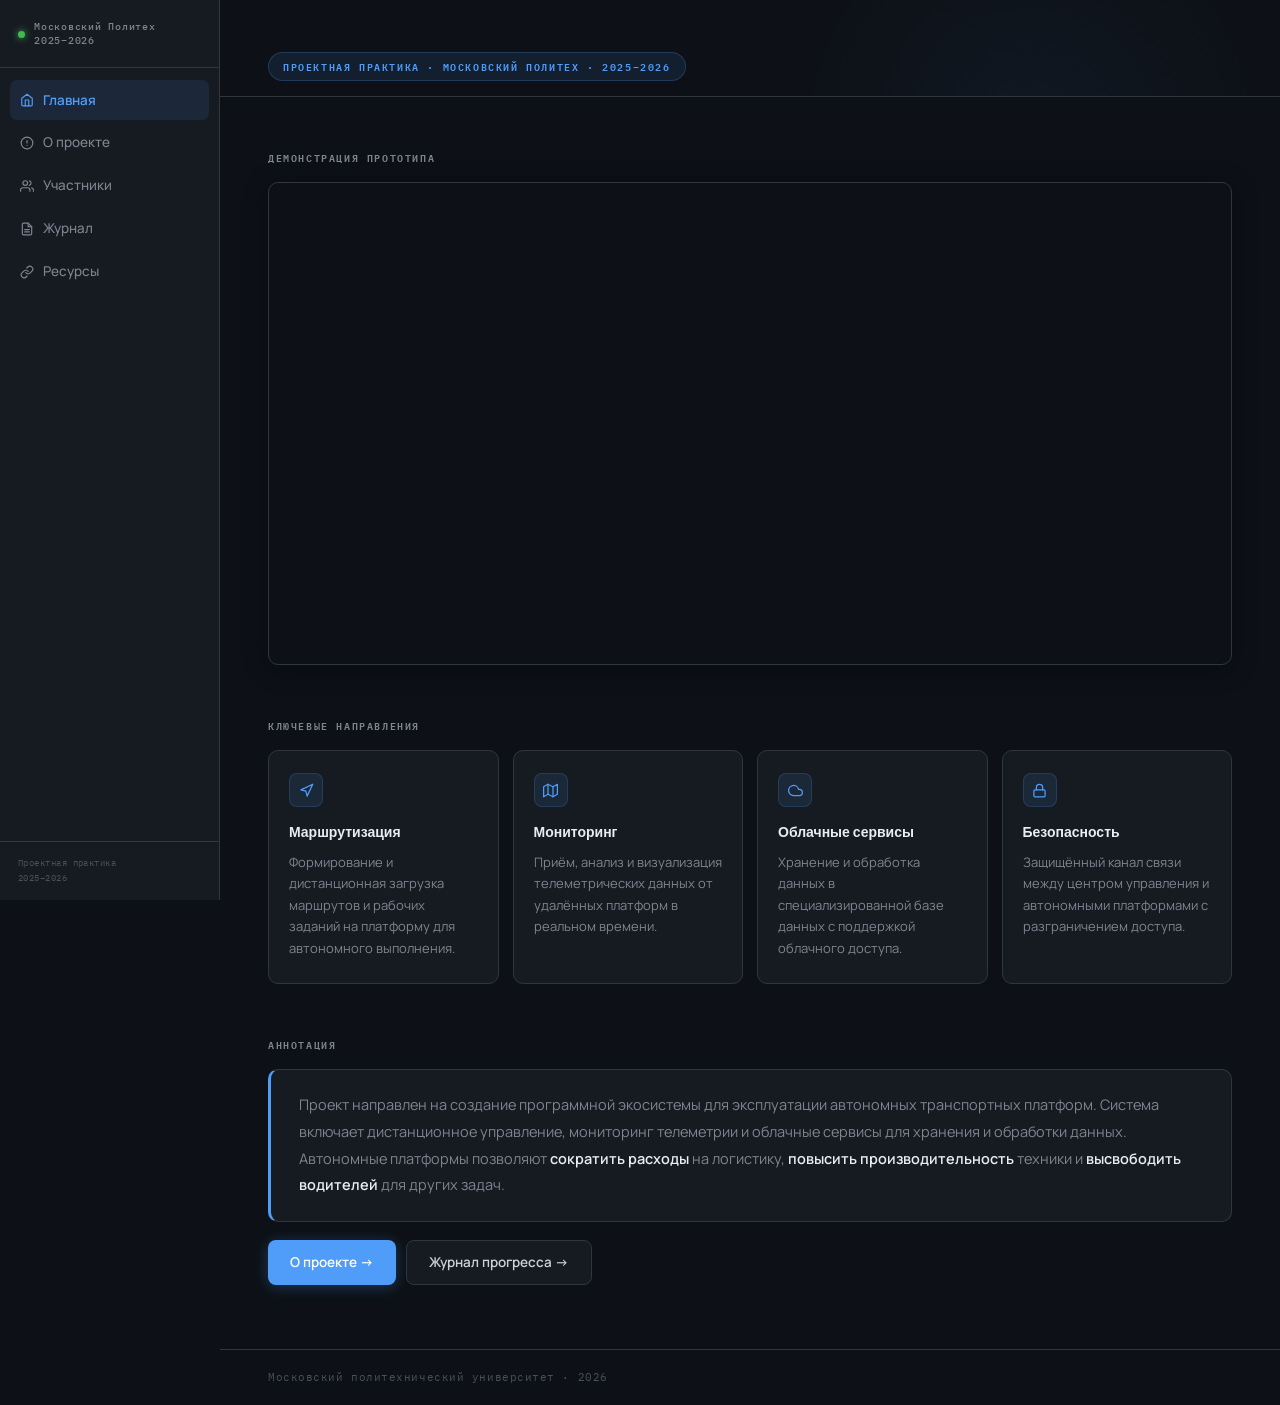
==== commit 2d4adeb7: "Изменены: CSS; расположение элементов на старнице" ====
--- a/site/index.html
+++ b/site/index.html
@@ -7,99 +7,64 @@
   <link rel="stylesheet" href="css/style.css">
 </head>
 <body>
-
 <nav>
+  <div class="nav-header">
+    <div class="nav-header-dot"></div>
+    <div class="nav-header-text">Московский Политех<br>2025–2026</div>
+  </div>
   <ul class="nav-links">
-    <li><a href="index.html" class="active">Главная</a></li>
-    <li><a href="about.html">О проекте</a></li>
-    <li><a href="team.html">Участники</a></li>
-    <li><a href="journal.html">Журнал</a></li>
-    <li><a href="resources.html">Ресурсы</a></li>
+    <li><a href="index.html" class="active"><svg xmlns="http://www.w3.org/2000/svg" viewBox="0 0 24 24" fill="none" stroke="currentColor" stroke-width="2" stroke-linecap="round" stroke-linejoin="round"><path d="M3 9l9-7 9 7v11a2 2 0 0 1-2 2H5a2 2 0 0 1-2-2z"/><polyline points="9 22 9 12 15 12 15 22"/></svg>Главная</a></li>
+    <li><a href="about.html"><svg xmlns="http://www.w3.org/2000/svg" viewBox="0 0 24 24" fill="none" stroke="currentColor" stroke-width="2" stroke-linecap="round" stroke-linejoin="round"><circle cx="12" cy="12" r="10"/><line x1="12" y1="8" x2="12" y2="12"/><line x1="12" y1="16" x2="12.01" y2="16"/></svg>О проекте</a></li>
+    <li><a href="team.html"><svg xmlns="http://www.w3.org/2000/svg" viewBox="0 0 24 24" fill="none" stroke="currentColor" stroke-width="2" stroke-linecap="round" stroke-linejoin="round"><path d="M17 21v-2a4 4 0 0 0-4-4H5a4 4 0 0 0-4 4v2"/><circle cx="9" cy="7" r="4"/><path d="M23 21v-2a4 4 0 0 0-3-3.87"/><path d="M16 3.13a4 4 0 0 1 0 7.75"/></svg>Участники</a></li>
+    <li><a href="journal.html"><svg xmlns="http://www.w3.org/2000/svg" viewBox="0 0 24 24" fill="none" stroke="currentColor" stroke-width="2" stroke-linecap="round" stroke-linejoin="round"><path d="M14 2H6a2 2 0 0 0-2 2v16a2 2 0 0 0 2 2h12a2 2 0 0 0 2-2V8z"/><polyline points="14 2 14 8 20 8"/><line x1="16" y1="13" x2="8" y2="13"/><line x1="16" y1="17" x2="8" y2="17"/></svg>Журнал</a></li>
+    <li><a href="resources.html"><svg xmlns="http://www.w3.org/2000/svg" viewBox="0 0 24 24" fill="none" stroke="currentColor" stroke-width="2" stroke-linecap="round" stroke-linejoin="round"><path d="M10 13a5 5 0 0 0 7.54.54l3-3a5 5 0 0 0-7.07-7.07l-1.72 1.71"/><path d="M14 11a5 5 0 0 0-7.54-.54l-3 3a5 5 0 0 0 7.07 7.07l1.71-1.71"/></svg>Ресурсы</a></li>
   </ul>
+  <div class="nav-footer">Проектная практика<br>2025–2026</div>
 </nav>
 
-<section class="hero">
-  <div class="hero-badge">Проектная практика · Московский Политех · 2025–2026</div>
-  <h1>Система <span>автономного управления</span> транспортными платформами</h1>
-  <p>Разработка ПО для дистанционного управления, мониторинга и маршрутизации автономной техники с поддержкой облачных сервисов.</p>
-  <div class="hero-meta">
-    <div class="meta-tag">
-      <svg xmlns="http://www.w3.org/2000/svg" width="14" height="14" viewBox="0 0 24 24" fill="none" stroke="currentColor" stroke-width="2" stroke-linecap="round" stroke-linejoin="round"><path d="M20 21v-2a4 4 0 0 0-4-4H8a4 4 0 0 0-4 4v2"/><circle cx="12" cy="7" r="4"/></svg>
-      Куратор: <strong>Панокин Н. В.</strong>
+<div class="page-wrap">
+  <section class="hero">
+    <div class="inner">
+      <div class="hero-badge">Проектная практика · Московский Политех · 2025–2026</div>
+      <h1>Система <span>автономного управления</span> транспортными платформами</h1>
+      <p>Разработка ПО для дистанционного управления, мониторинга и маршрутизации автономной техники с поддержкой облачных сервисов.</p>
+      <div class="hero-meta">
+        <div class="meta-tag"><svg xmlns="http://www.w3.org/2000/svg" viewBox="0 0 24 24" fill="none" stroke="currentColor" stroke-width="2" stroke-linecap="round" stroke-linejoin="round"><path d="M20 21v-2a4 4 0 0 0-4-4H8a4 4 0 0 0-4 4v2"/><circle cx="12" cy="7" r="4"/></svg>Куратор: <strong>Панокин Н. В.</strong></div>
+        <div class="meta-tag"><svg xmlns="http://www.w3.org/2000/svg" viewBox="0 0 24 24" fill="none" stroke="currentColor" stroke-width="2" stroke-linecap="round" stroke-linejoin="round"><path d="M3 9l9-7 9 7v11a2 2 0 0 1-2 2H5a2 2 0 0 1-2-2z"/><polyline points="9 22 9 12 15 12 15 22"/></svg><strong>Московский Политех</strong></div>
+        <a href="https://github.com/1NFERR/webrtc-mospolytech" target="_blank" class="github-link"><svg xmlns="http://www.w3.org/2000/svg" viewBox="0 0 24 24" fill="currentColor"><path d="M12 0C5.37 0 0 5.37 0 12c0 5.31 3.435 9.795 8.205 11.385.6.105.825-.255.825-.57 0-.285-.015-1.23-.015-2.235-3.015.555-3.795-.735-4.035-1.41-.135-.345-.72-1.41-1.23-1.695-.42-.225-1.02-.78-.015-.795.945-.015 1.62.87 1.845 1.23 1.08 1.815 2.805 1.305 3.495.99.105-.78.42-1.305.765-1.605-2.67-.3-5.46-1.335-5.46-5.925 0-1.305.465-2.385 1.23-3.225-.12-.3-.54-1.53.12-3.18 0 0 1.005-.315 3.3 1.23.96-.27 1.98-.405 3-.405s2.04.135 3 .405c2.295-1.56 3.3-1.23 3.3-1.23.66 1.65.24 2.88.12 3.18.765.84 1.23 1.905 1.23 3.225 0 4.605-2.805 5.625-5.475 5.925.435.375.81 1.095.81 2.22 0 1.605-.015 2.895-.015 3.3 0 .315.225.69.825.57A12.02 12.02 0 0 0 24 12c0-6.63-5.37-12-12-12z"/></svg>GitHub</a>
+      </div>
     </div>
-    <div class="meta-tag">
-      <svg xmlns="http://www.w3.org/2000/svg" width="14" height="14" viewBox="0 0 24 24" fill="none" stroke="currentColor" stroke-width="2" stroke-linecap="round" stroke-linejoin="round"><path d="M3 9l9-7 9 7v11a2 2 0 0 1-2 2H5a2 2 0 0 1-2-2z"/><polyline points="9 22 9 12 15 12 15 22"/></svg>
-      <strong>Московский Политех</strong>
+  </section>
+
+  <div class="content-body">
+    <div class="inner">
+      <div class="section-label">Демонстрация прототипа</div>
+      <div class="video-wrap"><video src="images/demo.mp4" autoplay loop muted></video></div>
     </div>
-    <a href="https://github.com/1NFERR/webrtc-mospolytech" target="_blank" class="github-link">
-      <svg xmlns="http://www.w3.org/2000/svg" width="16" height="16" viewBox="0 0 24 24" fill="currentColor"><path d="M12 0C5.37 0 0 5.37 0 12c0 5.31 3.435 9.795 8.205 11.385.6.105.825-.255.825-.57 0-.285-.015-1.23-.015-2.235-3.015.555-3.795-.735-4.035-1.41-.135-.345-.72-1.41-1.23-1.695-.42-.225-1.02-.78-.015-.795.945-.015 1.62.87 1.845 1.23 1.08 1.815 2.805 1.305 3.495.99.105-.78.42-1.305.765-1.605-2.67-.3-5.46-1.335-5.46-5.925 0-1.305.465-2.385 1.23-3.225-.12-.3-.54-1.53.12-3.18 0 0 1.005-.315 3.3 1.23.96-.27 1.98-.405 3-.405s2.04.135 3 .405c2.295-1.56 3.3-1.23 3.3-1.23.66 1.65.24 2.88.12 3.18.765.84 1.23 1.905 1.23 3.225 0 4.605-2.805 5.625-5.475 5.925.435.375.81 1.095.81 2.22 0 1.605-.015 2.895-.015 3.3 0 .315.225.69.825.57A12.02 12.02 0 0 0 24 12c0-6.63-5.37-12-12-12z"/></svg>
-      GitHub
-    </a>
-  </div>
-</section>
 
-<hr class="divider">
+    <div class="inner">
+      <div class="section-label">Ключевые направления</div>
+      <div class="cards">
+        <div class="card"><div class="card-icon"><svg xmlns="http://www.w3.org/2000/svg" viewBox="0 0 24 24" fill="none" stroke="currentColor" stroke-width="2" stroke-linecap="round" stroke-linejoin="round"><polygon points="3 11 22 2 13 21 11 13 3 11"/></svg></div><h3>Маршрутизация</h3><p>Формирование и дистанционная загрузка маршрутов и рабочих заданий на платформу для автономного выполнения.</p></div>
+        <div class="card"><div class="card-icon"><svg xmlns="http://www.w3.org/2000/svg" viewBox="0 0 24 24" fill="none" stroke="currentColor" stroke-width="2" stroke-linecap="round" stroke-linejoin="round"><path d="M1 6v16l7-4 8 4 7-4V2l-7 4-8-4-7 4z"/><path d="M8 2v16M16 6v16"/></svg></div><h3>Мониторинг</h3><p>Приём, анализ и визуализация телеметрических данных от удалённых платформ в реальном времени.</p></div>
+        <div class="card"><div class="card-icon"><svg xmlns="http://www.w3.org/2000/svg" viewBox="0 0 24 24" fill="none" stroke="currentColor" stroke-width="2" stroke-linecap="round" stroke-linejoin="round"><path d="M18 10h-1.26A8 8 0 1 0 9 20h9a5 5 0 0 0 0-10z"/></svg></div><h3>Облачные сервисы</h3><p>Хранение и обработка данных в специализированной базе данных с поддержкой облачного доступа.</p></div>
+        <div class="card"><div class="card-icon"><svg xmlns="http://www.w3.org/2000/svg" viewBox="0 0 24 24" fill="none" stroke="currentColor" stroke-width="2" stroke-linecap="round" stroke-linejoin="round"><rect x="3" y="11" width="18" height="11" rx="2" ry="2"/><path d="M7 11V7a5 5 0 0 1 10 0v4"/></svg></div><h3>Безопасность</h3><p>Защищённый канал связи между центром управления и автономными платформами с разграничением доступа.</p></div>
+      </div>
+    </div>
 
-<div class="section" style="max-width:820px; margin:0 auto;">
-  <div class="section-title">Демонстрация прототипа</div>
-  <video src="images/demo.mp4" autoplay loop muted style="width:100%; border-radius:10px; display:block;"></video>
-</div>
-
-<hr class="divider">
-
-<section class="section">
-  <div class="section-title">Ключевые направления</div>
-  <div class="cards">
-    <div class="card">
-      <div class="card-icon">
-        <svg xmlns="http://www.w3.org/2000/svg" width="18" height="18" viewBox="0 0 24 24" fill="none" stroke="currentColor" stroke-width="2" stroke-linecap="round" stroke-linejoin="round"><polygon points="3 11 22 2 13 21 11 13 3 11"/></svg>
+    <div class="inner">
+      <div class="section-label">Аннотация</div>
+      <div class="annotation">
+        <p>Проект направлен на создание программной экосистемы для эксплуатации автономных транспортных платформ. Система включает дистанционное управление, мониторинг телеметрии и облачные сервисы для хранения и обработки данных. Автономные платформы позволяют <strong>сократить расходы</strong> на логистику, <strong>повысить производительность</strong> техники и <strong>высвободить водителей</strong> для других задач.</p>
       </div>
-      <h3>Маршрутизация</h3>
-      <p>Формирование и дистанционная загрузка маршрутов и рабочих заданий на платформу для автономного выполнения.</p>
-    </div>
-    <div class="card">
-      <div class="card-icon">
-        <svg xmlns="http://www.w3.org/2000/svg" width="18" height="18" viewBox="0 0 24 24" fill="none" stroke="currentColor" stroke-width="2" stroke-linecap="round" stroke-linejoin="round"><path d="M1 6v16l7-4 8 4 7-4V2l-7 4-8-4-7 4z"/><path d="M8 2v16M16 6v16"/></svg>
+      <div style="margin-top:18px; display:flex; gap:10px; flex-wrap:wrap;">
+        <a href="about.html" class="btn">О проекте →</a>
+        <a href="journal.html" class="btn btn-secondary">Журнал прогресса →</a>
       </div>
-      <h3>Мониторинг</h3>
-      <p>Приём, анализ и визуализация телеметрических данных от удалённых платформ в реальном времени.</p>
-    </div>
-    <div class="card">
-      <div class="card-icon">
-        <svg xmlns="http://www.w3.org/2000/svg" width="18" height="18" viewBox="0 0 24 24" fill="none" stroke="currentColor" stroke-width="2" stroke-linecap="round" stroke-linejoin="round"><path d="M18 10h-1.26A8 8 0 1 0 9 20h9a5 5 0 0 0 0-10z"/></svg>
-      </div>
-      <h3>Облачные сервисы</h3>
-      <p>Хранение и обработка данных в специализированной базе данных с поддержкой мобильного и облачного доступа.</p>
-    </div>
-    <div class="card">
-      <div class="card-icon">
-        <svg xmlns="http://www.w3.org/2000/svg" width="18" height="18" viewBox="0 0 24 24" fill="none" stroke="currentColor" stroke-width="2" stroke-linecap="round" stroke-linejoin="round"><rect x="3" y="11" width="18" height="11" rx="2" ry="2"/><path d="M7 11V7a5 5 0 0 1 10 0v4"/></svg>
-      </div>
-      <h3>Безопасность</h3>
-      <p>Защищённый канал связи между центром управления и автономными платформами с разграничением доступа.</p>
     </div>
   </div>
-</section>
 
-<hr class="divider">
-
-<section class="section">
-  <div class="section-title">Аннотация</div>
-  <div class="about-block">
-    <p>Проект направлен на создание программной экосистемы для эксплуатации автономных транспортных платформ.
-    Система включает дистанционное управление, мониторинг телеметрии и облачные сервисы для хранения и обработки данных.
-    Автономные платформы позволяют <strong style="color:var(--text)">сократить расходы</strong> на логистику,
-    <strong style="color:var(--text)">повысить производительность</strong> техники и
-    <strong style="color:var(--text)">высвободить водителей</strong> для других задач.</p>
-  </div>
-  <div style="margin-top: 20px; display:flex; gap:10px; flex-wrap:wrap;">
-    <a href="about.html" class="btn">О проекте →</a>
-    <a href="journal.html" class="btn btn-secondary">Журнал прогресса →</a>
-  </div>
-</section>
-
-
-<footer>Московский политехнический университет · 2026</footer>
-
+  <footer><div class="inner">Московский политехнический университет · 2026</div></footer>
+</div>
 </body>
 </html>
--- a/site/css/style.css
+++ b/site/css/style.css
@@ -1,293 +1,498 @@
-@import url('https://fonts.googleapis.com/css2?family=Inter:wght@300;400;500;600;700&family=JetBrains+Mono:wght@400;500&display=swap');
+@import url('https://fonts.googleapis.com/css2?family=Syne:wght@400;500;600;700;800&family=IBM+Plex+Mono:wght@400;500;600&family=Manrope:wght@300;400;500;600;700&display=swap');
 
 *, *::before, *::after { margin: 0; padding: 0; box-sizing: border-box; }
 
 :root {
-  --bg:      #f7f8fa;
-  --bg2:     #ffffff;
-  --bg3:     #f0f2f6;
-  --border:  #e3e7ef;
-  --accent:  #2563eb;
-  --accent2: #0891b2;
-  --accent-bg: #eff6ff;
-  --accent-border: #bfdbfe;
-  --text:    #111827;
-  --muted:   #6b7280;
-  --muted2:  #9ca3af;
-  --radius:  10px;
-  --shadow:  0 1px 4px rgba(0,0,0,0.06), 0 4px 16px rgba(0,0,0,0.04);
-}
+  --bg:         #0d1117;
+  --bg2:        #161b22;
+  --bg3:        #1c2230;
+  --bg4:        #21262d;
+  --border:     #30363d;
+  --border2:    #3d444d;
+  --accent:     #4f9cf9;
+  --accent-dim: rgba(79,156,249,0.10);
+  --text:       #e6edf3;
+  --text2:      #c9d1d9;
+  --muted:      #7d8590;
+  --muted2:     #484f58;
+  --green:      #3fb950;
+  --radius:     10px;
+  --shadow:     0 4px 24px rgba(0,0,0,0.45);
+  --nav-w:      220px;
+  --content-max: 1100px;
+}
+
+html, body { height: 100%; }
 
 body {
-  font-family: 'Inter', sans-serif;
+  font-family: 'Manrope', sans-serif;
   background: var(--bg);
+  color: var(--text2);
+  line-height: 1.7;
+  display: flex;
+  min-height: 100vh;
+}
+
+nav {
+  position: fixed;
+  top: 0; left: 0;
+  width: var(--nav-w);
+  height: 100vh;
+  background: var(--bg2);
+  border-right: 1px solid var(--border);
+  display: flex;
+  flex-direction: column;
+  z-index: 100;
+}
+
+.nav-header {
+  padding: 20px 18px 18px;
+  border-bottom: 1px solid var(--border);
+  display: flex;
+  align-items: center;
+  gap: 9px;
+}
+.nav-header-dot {
+  width: 7px; height: 7px;
+  border-radius: 50%;
+  background: var(--green);
+  box-shadow: 0 0 7px var(--green);
+  flex-shrink: 0;
+  animation: blink 2.5s ease-in-out infinite;
+}
+@keyframes blink { 0%,100%{opacity:1} 50%{opacity:.35} }
+.nav-header-text {
+  font-family: 'IBM Plex Mono', monospace;
+  font-size: 9.5px;
+  font-weight: 500;
+  letter-spacing: 0.08em;
+  color: var(--muted);
+  line-height: 1.5;
+}
+
+.nav-links {
+  list-style: none;
+  padding: 12px 10px;
+  flex: 1;
+  display: flex;
+  flex-direction: column;
+  gap: 2px;
+}
+.nav-links a {
+  display: flex;
+  align-items: center;
+  gap: 9px;
+  padding: 9px 10px;
+  border-radius: 7px;
+  font-size: 13.5px;
+  font-weight: 500;
+  color: var(--muted);
+  text-decoration: none;
+  transition: color .15s, background .15s;
+}
+.nav-links a svg { width: 14px; height: 14px; flex-shrink: 0; }
+.nav-links a:hover { color: var(--text); background: var(--bg3); }
+.nav-links a.active { color: var(--accent); background: var(--accent-dim); font-weight: 600; }
+
+.nav-footer {
+  padding: 14px 18px;
+  border-top: 1px solid var(--border);
+  font-family: 'IBM Plex Mono', monospace;
+  font-size: 9px;
+  color: var(--muted2);
+  line-height: 1.65;
+  letter-spacing: 0.05em;
+}
+
+.page-wrap {
+  margin-left: var(--nav-w);
+  flex: 1;
+  min-height: 150vh;
+  display: flex;
+  flex-direction: column;
+}
+
+.inner {
+  width: 100%;
+  max-width: var(--content-max);
+  margin: 0 auto;
+  padding: 0 48px;
+}
+
+.hero {
+  border-bottom: 1px solid var(--border);
+  padding: 52px 0 44px;
+  position: relative;
+  overflow: hidden;
+}
+.hero::after {
+  content: '';
+  position: absolute;
+  top: -120px; right: 0;
+  width: 500px; height: 500px;
+  border-radius: 50%;
+  background: radial-gradient(circle, rgba(79,156,249,0.05) 0%, transparent 65%);
+  pointer-events: none;
+}
+
+.hero-badge {
+  display: inline-block;
+  font-family: 'IBM Plex Mono', monospace;
+  font-size: 10px;
+  font-weight: 600;
+  letter-spacing: 0.16em;
+  text-transform: uppercase;
+  color: var(--accent);
+  background: var(--accent-dim);
+  border: 1px solid rgba(79,156,249,0.22);
+  border-radius: 20px;
+  padding: 5px 14px;
+  margin-bottom: 22px;
+}
+
+.hero h1 {
+  font-family: 'Syne', sans-serif;
+  font-size: clamp(28px, 2.8vw, 42px);
+  font-weight: 800;
+  line-height: 1.1;
+  letter-spacing: -0.03em;
   color: var(--text);
-  line-height: 1.7;
-}
-
-/* NAV */
-nav {
-  position: sticky; top: 0; z-index: 100;
-  display: flex; align-items: center;
-  padding: 0 40px; height: 54px;
+  margin-bottom: 16px;
+  max-width: 700px;
+}
+.hero h1 span { color: var(--accent); }
+
+.hero > .inner > p {
+  font-size: 15px;
+  color: var(--muted);
+  line-height: 1.75;
+  margin-bottom: 30px;
+  max-width: 520px;
+}
+
+.hero-meta { display: flex; flex-wrap: wrap; gap: 8px; align-items: center; }
+.meta-tag {
+  display: inline-flex;
+  align-items: center;
+  gap: 7px;
+  padding: 6px 13px;
+  background: var(--bg3);
+  border: 1px solid var(--border);
+  border-radius: 8px;
+  font-size: 13px;
+  color: var(--muted);
+  font-weight: 500;
+}
+.meta-tag svg { width: 13px; height: 13px; opacity: 0.5; flex-shrink: 0; }
+.meta-tag strong { color: var(--text2); font-weight: 600; }
+
+.content-body {
+  flex: 1;
+  padding: 52px 0 64px;
+  display: flex;
+  flex-direction: column;
+  gap: 52px;
+}
+
+.section-label {
+  font-family: 'IBM Plex Mono', monospace;
+  font-size: 10px;
+  font-weight: 600;
+  letter-spacing: 0.16em;
+  text-transform: uppercase;
+  color: var(--muted);
+  margin-bottom: 16px;
+  display: flex;
+  align-items: center;
+  gap: 12px;
+}
+.section-label::after {
+  content: '';
+  flex: 1;
+  height: 1px;
+}
+
+.cards {
+  display: grid;
+  grid-template-columns: repeat(4, 1fr);
+  gap: 14px;
+}
+@media (max-width: 1100px) { .cards { grid-template-columns: repeat(2,1fr); } }
+
+.card {
+  background: var(--bg2);
+  border: 1px solid var(--border);
+  border-radius: var(--radius);
+  padding: 22px 20px 24px;
+  position: relative;
+  overflow: hidden;
+  transition: border-color .2s, box-shadow .2s, transform .2s;
+}
+.card::before {
+  content: '';
+  position: absolute; top: 0; left: 0; right: 0;
+  height: 2px;
+  background: linear-gradient(90deg, var(--accent), transparent);
+  opacity: 0;
+  transition: opacity .2s;
+}
+.card:hover { border-color: var(--border2); box-shadow: 0 4px 20px rgba(0,0,0,.3); transform: translateY(-2px); }
+.card:hover::before { opacity: 1; }
+.card-icon {
+  width: 34px; height: 34px;
+  background: var(--accent-dim);
+  border: 1px solid rgba(79,156,249,0.18);
+  border-radius: 8px;
+  display: flex; align-items: center; justify-content: center;
+  color: var(--accent);
+  margin-bottom: 14px;
+}
+.card-icon svg { width: 15px; height: 15px; }
+.card h3 { font-family: 'Syne', sans-serif; font-size: 14px; font-weight: 700; color: var(--text); margin-bottom: 7px; }
+.card p { font-size: 13px; color: var(--muted); line-height: 1.65; }
+
+.annotation {
+  background: var(--bg2);
+  border: 1px solid var(--border);
+  border-left: 3px solid var(--accent);
+  border-radius: var(--radius);
+  padding: 22px 28px;
+  font-size: 14.5px;
+  color: var(--muted);
+  line-height: 1.85;
+}
+.annotation strong { color: var(--text); font-weight: 600; }
+
+.video-wrap {
+  border-radius: var(--radius);
+  overflow: hidden;
+  border: 1px solid var(--border);
+  box-shadow: var(--shadow);
+}
+.video-wrap video { display: block; width: 100%; }
+
+.about-grid {
+  display: grid;
+  grid-template-columns: 1fr 1fr;
+  gap: 12px;
+}
+.about-block {
+  background: var(--bg2);
+  border: 1px solid var(--border);
+  border-radius: var(--radius);
+  padding: 22px 26px;
+}
+.about-block.full { grid-column: 1 / -1; }
+.about-block h3 {
+  font-family: 'IBM Plex Mono', monospace;
+  font-size: 10px;
+  font-weight: 600;
+  letter-spacing: 0.12em;
+  text-transform: uppercase;
+  color: var(--accent);
+  margin-bottom: 12px;
+}
+.about-block p, .about-block li { font-size: 13.5px; color: var(--muted); line-height: 1.8; }
+.about-block ul { padding-left: 16px; }
+.about-block li { margin-bottom: 5px; }
+
+.arch {
+  background: var(--bg2);
+  border: 1px solid var(--border);
+  border-radius: var(--radius);
+  padding: 28px 36px;
+}
+.arch-row {
+  display: flex;
+  align-items: center;
   justify-content: center;
-  background: rgba(247,248,250,0.92);
-  backdrop-filter: blur(14px);
-  border-bottom: 1px solid var(--border);
-}
-.nav-brand {
-  font-family: 'JetBrains Mono', monospace;
-  font-size: 12px; font-weight: 700;
-  color: var(--accent); text-decoration: none;
-  letter-spacing: 0.08em; text-transform: uppercase;
+  gap: 18px;
+}
+.arch-box {
+  background: var(--bg3);
+  border: 1px solid var(--border2);
+  border-radius: 9px;
+  padding: 12px 22px;
+  font-size: 13px;
+  font-weight: 600;
+  font-family: 'IBM Plex Mono', monospace;
+  color: var(--text);
+  white-space: nowrap;
+}
+.arch-arrow { color: var(--accent); font-size: 20px; }
+.arch-note {
+  text-align: center;
+  margin-top: 14px;
+  font-size: 11px;
+  color: var(--muted);
+  font-family: 'IBM Plex Mono', monospace;
+  letter-spacing: 0.06em;
+}
+
+.journal-list { display: flex; flex-direction: column; gap: 14px; }
+.journal-entry {
+  background: var(--bg2);
+  border: 1px solid var(--border);
+  border-radius: var(--radius);
+  padding: 24px 28px;
+  transition: border-color .2s;
+}
+.journal-entry:hover { border-color: var(--border2); }
+.entry-header { display: flex; align-items: center; gap: 9px; margin-bottom: 10px; }
+.entry-date {
+  font-family: 'IBM Plex Mono', monospace;
+  font-size: 10.5px;
+  color: var(--muted);
+  background: var(--bg3);
+  border: 1px solid var(--border);
+  border-radius: 5px;
+  padding: 2px 9px;
+}
+.entry-tag {
+  font-family: 'IBM Plex Mono', monospace;
+  font-size: 10.5px;
+  color: var(--accent);
+  background: var(--accent-dim);
+  border: 1px solid rgba(79,156,249,0.2);
+  border-radius: 5px;
+  padding: 2px 9px;
+}
+.entry-title {
+  font-family: 'Syne', sans-serif;
+  font-size: 17px;
+  font-weight: 700;
+  color: var(--text);
+  margin-bottom: 8px;
+}
+.entry-body { font-size: 14px; color: var(--muted); line-height: 1.75; }
+.entry-body a { color: var(--accent); text-decoration: none; font-weight: 500; }
+.entry-body a:hover { text-decoration: underline; }
+.entry-img { margin-top: 16px; border-radius: var(--radius); overflow: hidden; border: 1px solid var(--border); }
+.entry-img img { display: block; width: 100%; }
+
+.team-grid {
+  display: grid;
+  grid-template-columns: repeat(3, 1fr);
+  gap: 10px;
+}
+@media (max-width: 1000px) { .team-grid { grid-template-columns: repeat(2,1fr); } }
+
+.member-slot {
+  background: var(--bg2);
+  border: 1px solid var(--border);
+  border-radius: var(--radius);
+  padding: 16px 18px;
+  display: flex;
+  align-items: flex-start;
+  gap: 12px;
+  font-size: 13px;
+  color: var(--muted);
+  line-height: 1.55;
+  transition: border-color .18s;
+}
+.member-slot:hover { border-color: var(--border2); }
+
+.member-avatar {
+  width: 34px; height: 34px;
+  background: var(--bg3);
+  border: 1px solid var(--border);
+  border-radius: 50%;
+  display: flex; align-items: center; justify-content: center;
+  font-family: 'Syne', sans-serif;
+  font-size: 12px;
+  font-weight: 700;
+  color: var(--muted);
   flex-shrink: 0;
-}
-.nav-links { display: flex; list-style: none; gap: 2px; }
-.nav-links a {
-  display: block; padding: 5px 13px; border-radius: 6px;
-  font-size: 13.5px; font-weight: 500; color: var(--muted);
-  text-decoration: none; transition: color .15s, background .15s;
-}
-.nav-links a:hover { color: var(--text); background: var(--bg3); }
-.nav-links a.active { color: var(--accent); background: var(--accent-bg); }
-
-/* HERO */
-.hero { padding: 68px 40px 52px; max-width: 820px; margin: 0 auto; }
-.hero-badge {
-  display: inline-block; font-size: 11px; font-weight: 600;
-  letter-spacing: 0.08em; text-transform: uppercase;
-  color: var(--accent); margin-bottom: 18px;
-  font-family: 'JetBrains Mono', monospace;
-}
-.hero h1 {
-  font-size: clamp(24px, 4vw, 40px); font-weight: 700;
-  line-height: 1.18; margin-bottom: 16px; letter-spacing: -0.025em; color: var(--text);
-}
-.hero h1 span { color: var(--accent); }
-.hero > p { font-size: 15.5px; color: var(--muted); max-width: 540px; margin-bottom: 28px; line-height: 1.65; }
-.hero-meta { display: flex; flex-wrap: wrap; gap: 8px; }
-.meta-tag {
-  display: flex; align-items: center; gap: 6px;
-  padding: 5px 12px; background: var(--bg2);
-  border: 1px solid var(--border); border-radius: 8px;
-  font-size: 13px; color: var(--muted);
-}
-.meta-tag strong { color: var(--text); }
-
-/* SECTION */
-.section { padding: 48px; max-width: 860px; margin: 0 auto; }
-.section-title {
-  font-size: 11px; font-weight: 600; letter-spacing: 0.1em;
-  text-transform: uppercase; color: var(--muted);
-  font-family: 'JetBrains Mono', monospace; margin-bottom: 16px;
-}
-.divider { border: none; border-top: 1px solid var(--border); margin: 0 48px; }
-
-/* PHOTO PLACEHOLDER */
-.photo-placeholder-inner {
-  display: flex; flex-direction: column;
-  align-items: center; justify-content: center;
-  gap: 8px; padding: 40px 24px; text-align: center;
-}
-.photo-icon { font-size: 36px; }
-.photo-placeholder-inner strong { font-size: 14px; color: var(--text); }
-.photo-placeholder-inner p { font-size: 13px; color: var(--muted); line-height: 1.6; }
-.photo-placeholder-inner code {
-  font-family: 'JetBrains Mono', monospace;
-}
-
-/* CARDS */
-.cards { display: grid; grid-template-columns: repeat(2, 1fr); gap: 12px; }
-.card {
-  background: var(--bg2); border: 1px solid var(--border);
-  border-radius: var(--radius); padding: 20px 22px;
-  transition: box-shadow .2s, border-color .2s;
-}
-.card:hover { border-color: #bfdbfe; box-shadow: 0 2px 12px rgba(37,99,235,0.08); }
-.card-icon { font-size: 22px; margin-bottom: 8px; }
-.card h3 { font-size: 14px; font-weight: 600; margin-bottom: 5px; }
-.card p { font-size: 13px; color: var(--muted); line-height: 1.6; }
-
-/* ABOUT BLOCK */
-.about-block {
-  background: var(--bg2); border: 1px solid var(--border);
-  border-radius: var(--radius); padding: 20px 24px; margin-bottom: 12px;
-}
-.about-block h3 {
-  font-size: 11px; font-weight: 600; letter-spacing: 0.08em;
-  text-transform: uppercase; color: var(--accent);
-  font-family: 'JetBrains Mono', monospace; margin-bottom: 10px;
-}
-.about-block p, .about-block li { font-size: 14px; color: var(--muted); line-height: 1.7; }
-.about-block ul { padding-left: 18px; }
-.about-block li { margin-bottom: 4px; }
-
-/* ARCH */
-.arch {
-  background: var(--bg2); border: 1px solid var(--border);
-  border-radius: var(--radius); padding: 24px 28px; margin-top: 12px;
-}
-.arch-row {
-  display: flex; align-items: center; justify-content: center;
-  gap: 14px; white-space: nowrap;
-  
-}
-.arch-box {
-  background: var(--bg3); border: 1px solid var(--border);
-  border-radius: 8px; padding: 10px 18px;
-  font-size: 13px; font-weight: 600;
-  font-family: 'JetBrains Mono', monospace;
-  color: var(--text); white-space: nowrap; flex-shrink: 0;
-}
-.arch-arrow { color: var(--accent); font-size: 16px; flex-shrink: 0; }
-.arch-note {
-  text-align: center; margin-top: 14px;
-  font-size: 12px; color: var(--muted);
-  font-family: 'JetBrains Mono', monospace;
-}
-
-/* JOURNAL */
-.journal-list { display: flex; flex-direction: column; gap: 16px; }
-.journal-entry {
-  background: var(--bg2); border: 1px solid var(--border);
-  border-left: 3px solid var(--accent); border-radius: var(--radius);
-  padding: 20px 24px;
-}
-.entry-date {
-  font-size: 11px; font-family: 'JetBrains Mono', monospace;
-  color: var(--muted); margin-bottom: 6px;
-}
-.entry-title { font-size: 17px; font-weight: 600; margin-bottom: 8px; }
-.entry-body { font-size: 14px; color: var(--muted); line-height: 1.7; }
-.entry-tags { display: flex; flex-wrap: wrap; gap: 6px; margin-top: 12px; }
-.tag {
-  font-size: 11px; padding: 3px 10px; border-radius: 20px;
-  background: #eff6ff; color: var(--accent);
-  border: 1px solid #bfdbfe;
-  font-family: 'JetBrains Mono', monospace;
-}
-
-/* TEAM */
-.member-card {
-  background: var(--bg2); border: 1px solid var(--border);
-  border-left: 3px solid var(--accent); border-radius: var(--radius);
-  padding: 20px 24px; margin-bottom: 12px;
-}
-.member-name { font-size: 16px; font-weight: 600; margin-bottom: 2px; }
-.member-role { font-size: 12px; color: var(--accent); margin-bottom: 14px; font-family: 'JetBrains Mono', monospace; }
-.contrib-list { padding-left: 18px; }
-.contrib-list li { font-size: 14px; color: var(--muted); margin-bottom: 5px; line-height: 1.6; }
-
-.member-slot {
-  background: var(--bg3); border: 1px dashed var(--border);
-  border-radius: var(--radius); padding: 20px 24px; margin-bottom: 12px;
-  display: flex; align-items: center; gap: 14px;
-  color: var(--muted); font-size: 14px;
-}
-.member-slot-icon { font-size: 26px; }
-
-/* RESOURCES */
+  letter-spacing: 0;
+}
+.member-slot strong { display: block; color: var(--text2); font-weight: 600; font-size: 13.5px; margin-bottom: 3px; }
+
+.curator-block {
+  background: var(--bg2);
+  border: 1px solid var(--border);
+  border-left: 3px solid var(--accent);
+  border-radius: var(--radius);
+  padding: 22px 28px;
+}
+.curator-block h3 {
+  font-family: 'IBM Plex Mono', monospace;
+  font-size: 10px;
+  font-weight: 600;
+  letter-spacing: 0.12em;
+  text-transform: uppercase;
+  color: var(--accent);
+  margin-bottom: 12px;
+}
+.curator-block p { font-size: 13.5px; color: var(--muted); line-height: 1.75; }
+.curator-block strong { color: var(--text2); }
+
 .resource-list { display: flex; flex-direction: column; gap: 10px; }
 .resource-card {
-  background: var(--bg2); border: 1px solid var(--border);
-  border-radius: var(--radius); padding: 16px 20px;
-  display: flex; align-items: flex-start; gap: 14px;
-  text-decoration: none; color: inherit;
+  background: var(--bg2);
+  border: 1px solid var(--border);
+  border-radius: var(--radius);
+  padding: 16px 20px;
+  display: flex;
+  align-items: flex-start;
+  gap: 14px;
+  text-decoration: none;
+  color: inherit;
   transition: border-color .2s, box-shadow .2s, transform .15s;
 }
-.resource-card:hover {
-  border-color: var(--accent-border);
-  box-shadow: var(--shadow);
-  transform: translateY(-1px);
-}
+.resource-card:hover { border-color: rgba(79,156,249,0.35); box-shadow: 0 4px 18px rgba(0,0,0,.25); transform: translateY(-1px); }
 .resource-card-icon {
-  width: 36px; height: 36px; flex-shrink: 0;
-  background: var(--bg3); border: 1px solid var(--border);
-  border-radius: 9px; display: flex; align-items: center; justify-content: center;
-}
-.resource-card-icon svg { width: 18px; height: 18px; color: var(--muted); }
-/* Своя иконка: <img src="images/icon-webrtc.svg" alt="" width="20" height="20"> */
+  width: 36px; height: 36px;
+  flex-shrink: 0;
+  background: var(--bg3);
+  border: 1px solid var(--border);
+  border-radius: 9px;
+  display: flex; align-items: center; justify-content: center;
+  color: var(--muted);
+  transition: color .2s, border-color .2s;
+}
+.resource-card:hover .resource-card-icon { color: var(--accent); border-color: rgba(79,156,249,0.3); }
 .resource-card-body { flex: 1; min-width: 0; }
-.resource-card-title {
-  font-size: 14px; font-weight: 600; color: var(--text); margin-bottom: 3px;
-}
-.resource-card-desc { font-size: 13px; color: var(--muted); line-height: 1.55; }
-.resource-card-meta {
-  display: flex; align-items: center; gap: 6px;
-  font-size: 11px; font-family: 'JetBrains Mono', monospace;
-  color: var(--muted2); margin-top: 6px; flex-wrap: wrap;
-}
-.resource-tag {
-  padding: 2px 7px; background: var(--bg3);
-  border: 1px solid var(--border); border-radius: 4px;
-}
-.resource-arrow {
-  margin-left: auto; color: var(--muted2); flex-shrink: 0;
-  align-self: center; transition: transform .15s, color .15s;
-}
+.resource-card-title { font-size: 14px; font-weight: 600; color: var(--text); margin-bottom: 4px; }
+.resource-card-desc { font-size: 13px; color: var(--muted); line-height: 1.6; }
+.resource-arrow { margin-left: auto; color: var(--muted2); flex-shrink: 0; align-self: center; transition: transform .15s, color .15s; }
 .resource-card:hover .resource-arrow { transform: translateX(3px); color: var(--accent); }
-.resource-arrow svg { width: 16px; height: 16px; }
-
-/* BTN */
+
 .btn {
-  display: inline-block; background: var(--accent); color: #fff;
-  text-decoration: none; padding: 10px 22px; border-radius: 8px;
-  font-weight: 600; font-size: 14px; transition: background .15s;
-}
-.btn:hover { background: #1d4ed8; }
-.btn-secondary {
-  background: var(--bg2); color: var(--text);
-  border: 1px solid var(--border);
-}
-.btn-secondary:hover { background: var(--bg3); }
-
-/* FOOTER */
-footer {
-  text-align: center; padding: 24px 48px;
-  color: var(--muted); font-size: 12px;
-  font-family: 'JetBrains Mono', monospace;
-  border-top: 1px solid var(--border); margin-top: 40px;
-}
+  display: inline-flex; align-items: center; gap: 7px;
+  background: var(--accent); color: #fff;
+  text-decoration: none; padding: 10px 22px;
+  border-radius: 8px; font-weight: 600; font-size: 13.5px;
+  transition: background .15s, transform .1s, box-shadow .15s;
+  box-shadow: 0 2px 14px rgba(79,156,249,0.28);
+}
+.btn:hover { background: #3d8ae8; transform: translateY(-1px); box-shadow: 0 4px 20px rgba(79,156,249,0.38); }
+.btn-secondary { background: var(--bg2); color: var(--text2); border: 1px solid var(--border); box-shadow: none; }
+.btn-secondary:hover { background: var(--bg3); box-shadow: none; }
 
 .github-link {
   display: inline-flex; align-items: center; gap: 8px;
-  padding: 8px 18px; background: #24292f;
-  border: 1px solid #24292f; border-radius: 8px;
-  font-size: 13px; font-weight: 600; color: #ffffff;
-  text-decoration: none; transition: background .15s, box-shadow .15s, transform .15s;
-  font-family: 'JetBrains Mono', monospace;
-  box-shadow: 0 1px 3px rgba(0,0,0,0.2), 0 4px 12px rgba(0,0,0,0.1);
-}
-.github-link:hover {
-  background: #1a1f24; box-shadow: 0 2px 8px rgba(0,0,0,0.25), 0 6px 20px rgba(0,0,0,0.12);
-  transform: translateY(-1px); color: #ffffff;
-}
-.github-link:active { transform: translateY(0); box-shadow: 0 1px 3px rgba(0,0,0,0.2); }
-.github-link svg { width: 16px; height: 16px; flex-shrink: 0; }
-
-/* BTN */
-.btn {
-  display: inline-flex; align-items: center; gap: 6px;
-  background: var(--accent); color: #fff;
-  text-decoration: none; padding: 9px 20px; border-radius: 8px;
-  font-weight: 600; font-size: 13.5px; transition: background .15s, transform .1s;
-}
-.btn:hover { background: #1d4ed8; transform: translateY(-1px); }
-.btn-secondary {
-  background: var(--bg2); color: var(--text);
-  border: 1px solid var(--border);
-}
-.btn-secondary:hover { background: var(--bg3); }
-
-/* RESPONSIVE */
-@media (max-width: 640px) {
-  nav { padding: 0 16px; gap: 8px; }
-  .nav-brand { display: none; }
-  .hero, .section { padding-left: 16px; padding-right: 16px; }
-  .divider { margin: 0 16px; }
-  .cards { grid-template-columns: 1fr; }
-  .resource-card { flex-direction: column; gap: 12px; }
-  .arch-row { flex-direction: column; gap: 8px; }
-  .arch-arrow { transform: rotate(90deg); }
-}
-
+  padding: 8px 16px;
+  background: var(--bg3); border: 1px solid var(--border2);
+  border-radius: 8px;
+  font-size: 13px; font-weight: 600; color: var(--text);
+  text-decoration: none;
+  font-family: 'IBM Plex Mono', monospace;
+  transition: border-color .15s, background .15s, transform .15s;
+}
+.github-link:hover { background: var(--bg4); border-color: var(--muted); transform: translateY(-1px); }
+.github-link svg { width: 15px; height: 15px; }
+
+.img-block { border-radius: var(--radius); overflow: hidden; border: 1px solid var(--border); }
+.img-block img { display: block; width: 100%; }
+
+footer {
+  border-top: 1px solid var(--border);
+  padding: 18px 0;
+  margin-top: auto;
+}
+footer .inner {
+  font-family: 'IBM Plex Mono', monospace;
+  font-size: 11px;
+  color: var(--muted2);
+  letter-spacing: 0.05em;
+}
